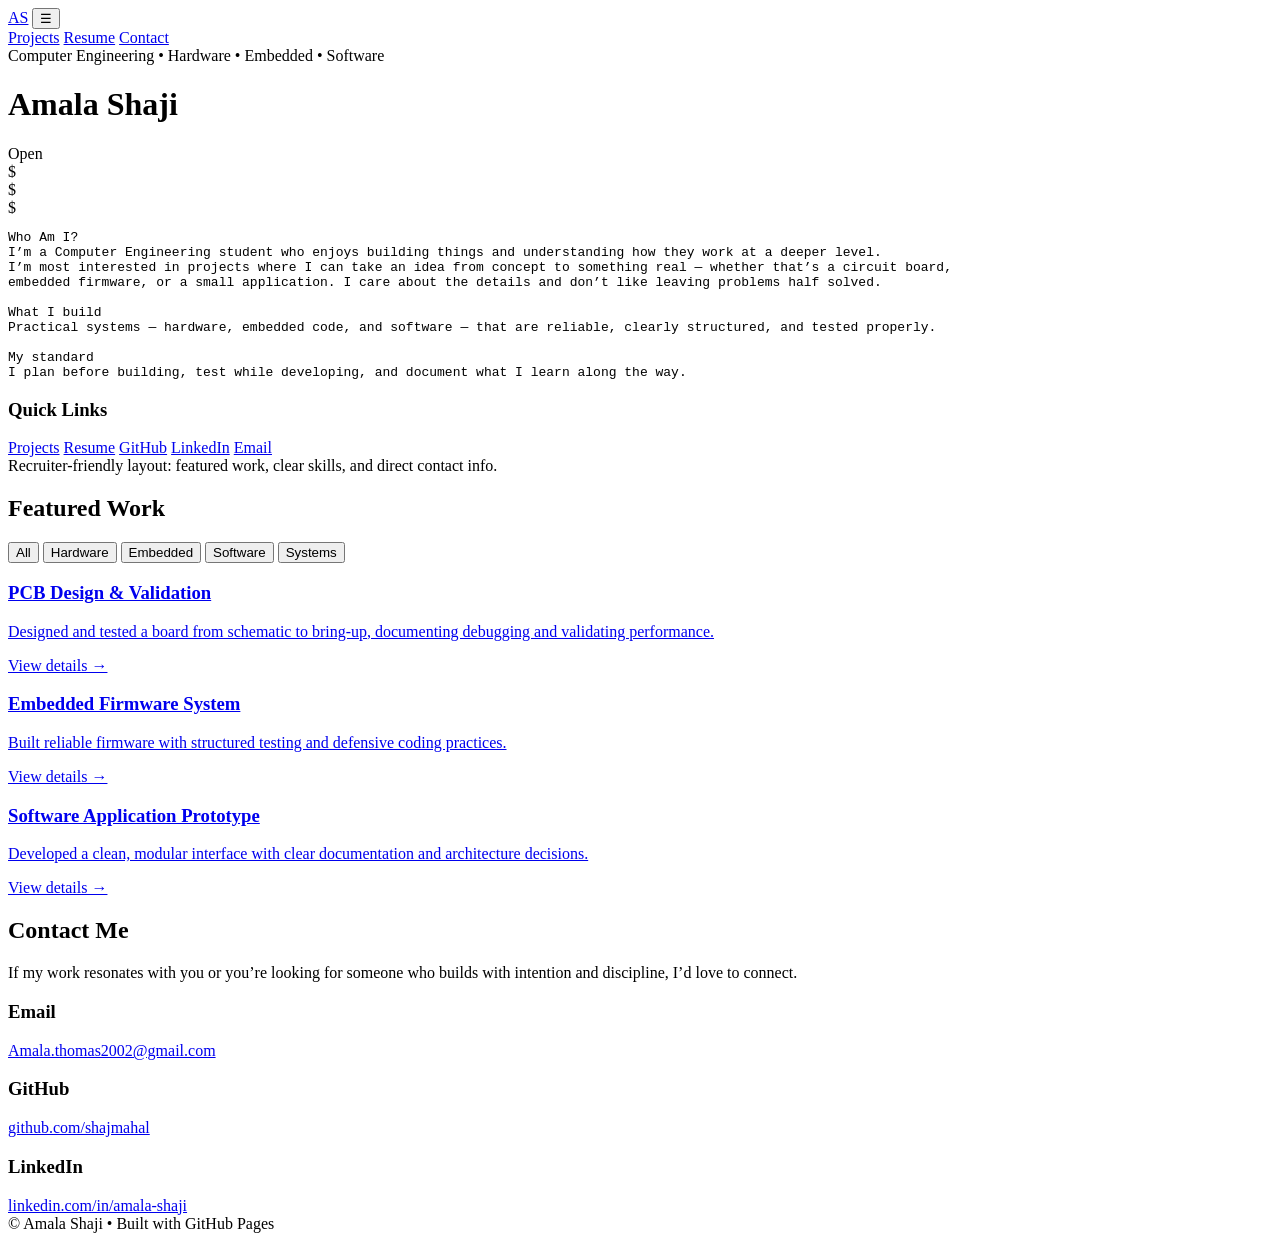
==== index.html @ 1fa2d5b2 "Update index.html" ====
<!doctype html>
<html lang="en">
<head>
  <meta charset="utf-8" />
  <meta name="viewport" content="width=device-width,initial-scale=1" />
  <title>Amala Shaji | Computer Engineering Portfolio</title>

  <link rel="stylesheet" href="style.css" />
</head>

<body>
  <div class="bg"></div>

  <div class="container">

    <!-- NAV -->
    <nav class="nav">
      <a class="logo" href="index.html">AS</a>

      <!-- Mobile toggle -->
      <button class="navToggle" id="navToggle" aria-label="Open menu" aria-expanded="false">
        ☰
      </button>

      <div class="navLinks" id="navLinks">
        <a href="projects.html">Projects</a>
        <a href="resume.html">Resume</a>
        <a href="#contact">Contact</a>
      </div>
    </nav>

    <div class="kicker">Computer Engineering • Hardware • Embedded • Software</div>

    <h1 class="headline">
      <span class="grad">Amala Shaji</span>
    </h1>

    <!-- STATUS + TERMINAL -->
    <div class="terminal" aria-label="Intro terminal">
      <div class="terminal__topbar">
        <div class="dots">
          <span class="dot red"></span>
          <span class="dot yellow"></span>
          <span class="dot green"></span>
        </div>

        <div class="terminal__right">
          <span class="status">
            <span class="statusDot" id="statusDot"></span>
            <span class="statusText" id="statusText">Open</span>
          </span>
        </div>
      </div>

      <div class="terminal__body buildlog">
        <div class="tline"><span class="prompt">$</span> <span id="typeLine1"></span></div>
        <div class="tline"><span class="prompt">$</span> <span id="typeLine2"></span></div>
        <div class="tline"><span class="prompt">$</span> <span id="typeLine3"></span></div>

        <div class="dividerline"></div>

        <pre class="ttext">
Who Am I?
I’m a Computer Engineering student who enjoys building things and understanding how they work at a deeper level.
I’m most interested in projects where I can take an idea from concept to something real — whether that’s a circuit board,
embedded firmware, or a small application. I care about the details and don’t like leaving problems half solved.

What I build
Practical systems — hardware, embedded code, and software — that are reliable, clearly structured, and tested properly.

My standard
I plan before building, test while developing, and document what I learn along the way.</pre>
      </div>
    </div>

    <!-- QUICK LINKS -->
    <div class="panel quicklinks">
      <h3>Quick Links</h3>

      <div class="chips">
        <a class="chip" href="projects.html">Projects</a>
        <a class="chip" href="resume.html">Resume</a>
        <a class="chip" href="https://github.com/shajmahal" target="_blank" rel="noopener">GitHub</a>
        <a class="chip" href="https://www.linkedin.com/in/amala-shaji" target="_blank" rel="noopener">LinkedIn</a>
        <a class="chip" href="mailto:Amala.thomas2002@gmail.com">Email</a>
      </div>

      <div class="quicknote">
        Recruiter-friendly layout: featured work, clear skills, and direct contact info.
      </div>
    </div>

    <!-- FEATURED WORK -->
    <section class="section" id="work">
      <div class="section__top">
        <h2>Featured Work</h2>
        <div class="filters">
          <button class="filter active" data-filter="all">All</button>
          <button class="filter" data-filter="hardware">Hardware</button>
          <button class="filter" data-filter="embedded">Embedded</button>
          <button class="filter" data-filter="software">Software</button>
          <button class="filter" data-filter="systems">Systems</button>
        </div>
      </div>

      <div class="workgrid">
        <a class="pcard" data-tags="hardware systems" href="projects.html">
          <h3>PCB Design & Validation</h3>
          <p class="muted">Designed and tested a board from schematic to bring-up, documenting debugging and validating performance.</p>
          <span class="alink">View details →</span>
        </a>

        <a class="pcard" data-tags="embedded systems" href="projects.html">
          <h3>Embedded Firmware System</h3>
          <p class="muted">Built reliable firmware with structured testing and defensive coding practices.</p>
          <span class="alink">View details →</span>
        </a>

        <a class="pcard" data-tags="software" href="projects.html">
          <h3>Software Application Prototype</h3>
          <p class="muted">Developed a clean, modular interface with clear documentation and architecture decisions.</p>
          <span class="alink">View details →</span>
        </a>
      </div>
    </section>

    <!-- CONTACT -->
    <section class="section" id="contact">
      <h2>Contact Me</h2>
      <p class="muted">
        If my work resonates with you or you’re looking for someone who builds with intention and discipline, I’d love to connect.
      </p>

      <div class="contactgrid">
        <div class="contactcard">
          <h3>Email</h3>
          <a class="contactlink" href="mailto:Amala.thomas2002@gmail.com">Amala.thomas2002@gmail.com</a>
        </div>

        <div class="contactcard">
          <h3>GitHub</h3>
          <a class="contactlink" href="https://github.com/shajmahal" target="_blank" rel="noopener">github.com/shajmahal</a>
        </div>

        <div class="contactcard">
          <h3>LinkedIn</h3>
          <a class="contactlink" href="https://www.linkedin.com/in/amala-shaji" target="_blank" rel="noopener">linkedin.com/in/amala-shaji</a>
        </div>
      </div>

      <footer>
        © <span id="year"></span> Amala Shaji • Built with GitHub Pages
      </footer>
    </section>

  </div>

  <script src="script.js"></script>
</body>
</html>
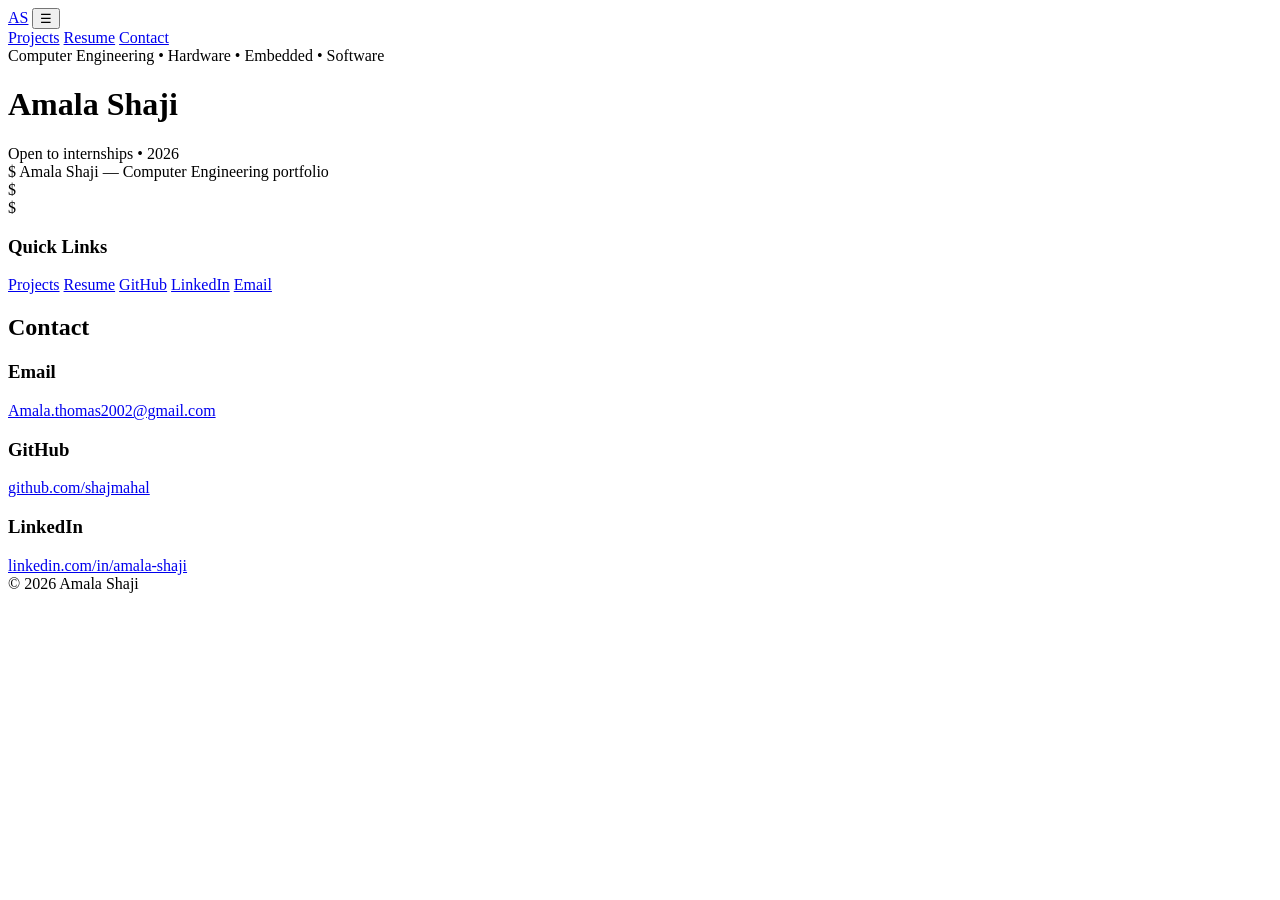
==== commit 6b07f9e5: "Update index.html" ====
--- a/index.html
+++ b/index.html
@@ -1,160 +1,111 @@
-<!doctype html>
+<!DOCTYPE html>
 <html lang="en">
 <head>
-  <meta charset="utf-8" />
-  <meta name="viewport" content="width=device-width,initial-scale=1" />
-  <title>Amala Shaji | Computer Engineering Portfolio</title>
-
-  <link rel="stylesheet" href="style.css" />
+<meta charset="UTF-8">
+<meta name="viewport" content="width=device-width, initial-scale=1.0">
+<title>Amala Shaji | Computer Engineering Portfolio</title>
+<link rel="stylesheet" href="style.css">
 </head>
 
 <body>
-  <div class="bg"></div>
 
-  <div class="container">
+<div class="bg"></div>
 
-    <!-- NAV -->
-    <nav class="nav">
-      <a class="logo" href="index.html">AS</a>
+<div class="container">
 
-      <!-- Mobile toggle -->
-      <button class="navToggle" id="navToggle" aria-label="Open menu" aria-expanded="false">
-        ☰
-      </button>
+<nav class="nav">
 
-      <div class="navLinks" id="navLinks">
-        <a href="projects.html">Projects</a>
-        <a href="resume.html">Resume</a>
-        <a href="#contact">Contact</a>
-      </div>
-    </nav>
+<a class="logo" href="index.html">AS</a>
 
-    <div class="kicker">Computer Engineering • Hardware • Embedded • Software</div>
+<button id="navToggle" class="navToggle">☰</button>
 
-    <h1 class="headline">
-      <span class="grad">Amala Shaji</span>
-    </h1>
+<div id="navLinks" class="navLinks">
+<a href="projects.html">Projects</a>
+<a href="resume.html">Resume</a>
+<a href="#contact">Contact</a>
+</div>
 
-    <!-- STATUS + TERMINAL -->
-    <div class="terminal" aria-label="Intro terminal">
-      <div class="terminal__topbar">
-        <div class="dots">
-          <span class="dot red"></span>
-          <span class="dot yellow"></span>
-          <span class="dot green"></span>
-        </div>
+</nav>
 
-        <div class="terminal__right">
-          <span class="status">
-            <span class="statusDot" id="statusDot"></span>
-            <span class="statusText" id="statusText">Open</span>
-          </span>
-        </div>
-      </div>
+<div class="kicker">Computer Engineering • Hardware • Embedded • Software</div>
 
-      <div class="terminal__body buildlog">
-        <div class="tline"><span class="prompt">$</span> <span id="typeLine1"></span></div>
-        <div class="tline"><span class="prompt">$</span> <span id="typeLine2"></span></div>
-        <div class="tline"><span class="prompt">$</span> <span id="typeLine3"></span></div>
+<h1 class="headline grad">Amala Shaji</h1>
 
-        <div class="dividerline"></div>
+<div class="terminal">
 
-        <pre class="ttext">
-Who Am I?
-I’m a Computer Engineering student who enjoys building things and understanding how they work at a deeper level.
-I’m most interested in projects where I can take an idea from concept to something real — whether that’s a circuit board,
-embedded firmware, or a small application. I care about the details and don’t like leaving problems half solved.
+<div class="terminalTop">
 
-What I build
-Practical systems — hardware, embedded code, and software — that are reliable, clearly structured, and tested properly.
+<div class="dots">
+<span class="dot red"></span>
+<span class="dot yellow"></span>
+<span class="dot green"></span>
+</div>
 
-My standard
-I plan before building, test while developing, and document what I learn along the way.</pre>
-      </div>
-    </div>
+<div class="status">
+<span id="statusDot" class="statusDot"></span>
+<span id="statusText"></span>
+</div>
 
-    <!-- QUICK LINKS -->
-    <div class="panel quicklinks">
-      <h3>Quick Links</h3>
+</div>
 
-      <div class="chips">
-        <a class="chip" href="projects.html">Projects</a>
-        <a class="chip" href="resume.html">Resume</a>
-        <a class="chip" href="https://github.com/shajmahal" target="_blank" rel="noopener">GitHub</a>
-        <a class="chip" href="https://www.linkedin.com/in/amala-shaji" target="_blank" rel="noopener">LinkedIn</a>
-        <a class="chip" href="mailto:Amala.thomas2002@gmail.com">Email</a>
-      </div>
+<div class="terminalBody">
 
-      <div class="quicknote">
-        Recruiter-friendly layout: featured work, clear skills, and direct contact info.
-      </div>
-    </div>
+<div class="tline"><span class="prompt">$</span> <span id="typeLine1"></span></div>
+<div class="tline"><span class="prompt">$</span> <span id="typeLine2"></span></div>
+<div class="tline"><span class="prompt">$</span> <span id="typeLine3"></span></div>
 
-    <!-- FEATURED WORK -->
-    <section class="section" id="work">
-      <div class="section__top">
-        <h2>Featured Work</h2>
-        <div class="filters">
-          <button class="filter active" data-filter="all">All</button>
-          <button class="filter" data-filter="hardware">Hardware</button>
-          <button class="filter" data-filter="embedded">Embedded</button>
-          <button class="filter" data-filter="software">Software</button>
-          <button class="filter" data-filter="systems">Systems</button>
-        </div>
-      </div>
+</div>
 
-      <div class="workgrid">
-        <a class="pcard" data-tags="hardware systems" href="projects.html">
-          <h3>PCB Design & Validation</h3>
-          <p class="muted">Designed and tested a board from schematic to bring-up, documenting debugging and validating performance.</p>
-          <span class="alink">View details →</span>
-        </a>
+</div>
 
-        <a class="pcard" data-tags="embedded systems" href="projects.html">
-          <h3>Embedded Firmware System</h3>
-          <p class="muted">Built reliable firmware with structured testing and defensive coding practices.</p>
-          <span class="alink">View details →</span>
-        </a>
+<div class="panel">
 
-        <a class="pcard" data-tags="software" href="projects.html">
-          <h3>Software Application Prototype</h3>
-          <p class="muted">Developed a clean, modular interface with clear documentation and architecture decisions.</p>
-          <span class="alink">View details →</span>
-        </a>
-      </div>
-    </section>
+<h3>Quick Links</h3>
 
-    <!-- CONTACT -->
-    <section class="section" id="contact">
-      <h2>Contact Me</h2>
-      <p class="muted">
-        If my work resonates with you or you’re looking for someone who builds with intention and discipline, I’d love to connect.
-      </p>
+<div class="chips">
 
-      <div class="contactgrid">
-        <div class="contactcard">
-          <h3>Email</h3>
-          <a class="contactlink" href="mailto:Amala.thomas2002@gmail.com">Amala.thomas2002@gmail.com</a>
-        </div>
+<a class="chip" href="projects.html">Projects</a>
+<a class="chip" href="resume.html">Resume</a>
+<a class="chip" href="https://github.com/shajmahal" target="_blank">GitHub</a>
+<a class="chip" href="https://linkedin.com/in/amala-shaji" target="_blank">LinkedIn</a>
+<a class="chip" href="mailto:Amala.thomas2002@gmail.com">Email</a>
 
-        <div class="contactcard">
-          <h3>GitHub</h3>
-          <a class="contactlink" href="https://github.com/shajmahal" target="_blank" rel="noopener">github.com/shajmahal</a>
-        </div>
+</div>
 
-        <div class="contactcard">
-          <h3>LinkedIn</h3>
-          <a class="contactlink" href="https://www.linkedin.com/in/amala-shaji" target="_blank" rel="noopener">linkedin.com/in/amala-shaji</a>
-        </div>
-      </div>
+</div>
 
-      <footer>
-        © <span id="year"></span> Amala Shaji • Built with GitHub Pages
-      </footer>
-    </section>
+<section id="contact" class="section">
 
-  </div>
+<h2>Contact</h2>
 
-  <script src="script.js"></script>
+<div class="contactGrid">
+
+<div class="contactCard">
+<h3>Email</h3>
+<a href="mailto:Amala.thomas2002@gmail.com">Amala.thomas2002@gmail.com</a>
+</div>
+
+<div class="contactCard">
+<h3>GitHub</h3>
+<a href="https://github.com/shajmahal">github.com/shajmahal</a>
+</div>
+
+<div class="contactCard">
+<h3>LinkedIn</h3>
+<a href="https://linkedin.com/in/amala-shaji">linkedin.com/in/amala-shaji</a>
+</div>
+
+</div>
+
+<footer>
+© <span id="year"></span> Amala Shaji
+</footer>
+
+</section>
+
+</div>
+
+<script src="script.js"></script>
+
 </body>
 </html>
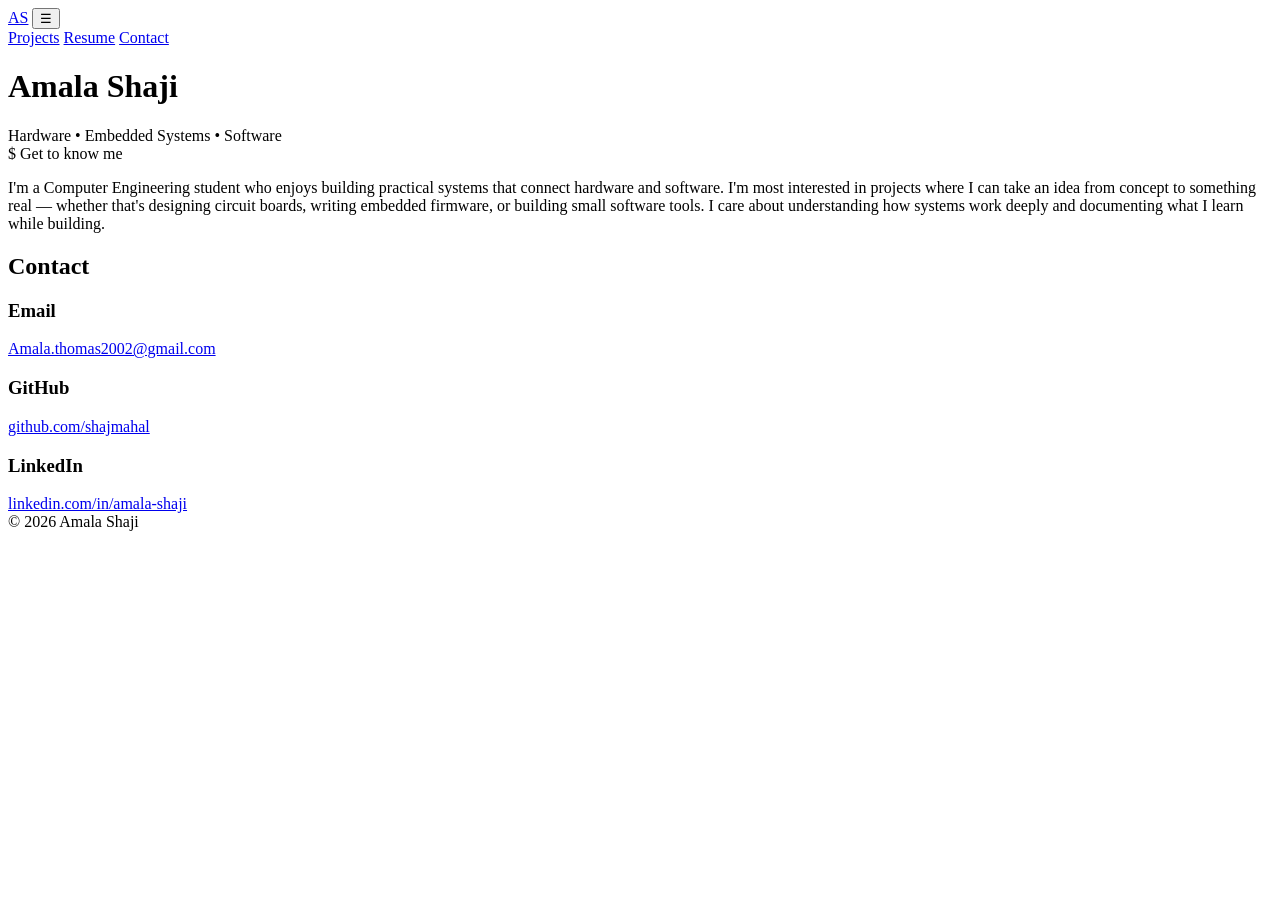
==== commit 026b35bf: "Update index.html" ====
--- a/index.html
+++ b/index.html
@@ -1,11 +1,17 @@
 <!DOCTYPE html>
 <html lang="en">
+
 <head>
+
 <meta charset="UTF-8">
 <meta name="viewport" content="width=device-width, initial-scale=1.0">
+
 <title>Amala Shaji | Computer Engineering Portfolio</title>
+
 <link rel="stylesheet" href="style.css">
+
 </head>
+
 
 <body>
 
@@ -27,9 +33,15 @@
 
 </nav>
 
-<div class="kicker">Computer Engineering • Hardware • Embedded • Software</div>
 
-<h1 class="headline grad">Amala Shaji</h1>
+<h1 class="headline grad">
+Amala Shaji
+</h1>
+
+<div class="subheading">
+Hardware • Embedded Systems • Software
+</div>
+
 
 <div class="terminal">
 
@@ -41,38 +53,29 @@
 <span class="dot green"></span>
 </div>
 
-<div class="status">
-<span id="statusDot" class="statusDot"></span>
-<span id="statusText"></span>
 </div>
 
-</div>
 
 <div class="terminalBody">
 
-<div class="tline"><span class="prompt">$</span> <span id="typeLine1"></span></div>
-<div class="tline"><span class="prompt">$</span> <span id="typeLine2"></span></div>
-<div class="tline"><span class="prompt">$</span> <span id="typeLine3"></span></div>
+<div class="tline">
+<span class="prompt">$</span> Get to know me
+</div>
+
+<p class="introText">
+
+I'm a Computer Engineering student who enjoys building practical systems that connect hardware and software.
+
+I'm most interested in projects where I can take an idea from concept to something real — whether that's designing circuit boards, writing embedded firmware, or building small software tools.
+
+I care about understanding how systems work deeply and documenting what I learn while building.
+
+</p>
 
 </div>
 
 </div>
 
-<div class="panel">
-
-<h3>Quick Links</h3>
-
-<div class="chips">
-
-<a class="chip" href="projects.html">Projects</a>
-<a class="chip" href="resume.html">Resume</a>
-<a class="chip" href="https://github.com/shajmahal" target="_blank">GitHub</a>
-<a class="chip" href="https://linkedin.com/in/amala-shaji" target="_blank">LinkedIn</a>
-<a class="chip" href="mailto:Amala.thomas2002@gmail.com">Email</a>
-
-</div>
-
-</div>
 
 <section id="contact" class="section">
 
@@ -82,20 +85,29 @@
 
 <div class="contactCard">
 <h3>Email</h3>
-<a href="mailto:Amala.thomas2002@gmail.com">Amala.thomas2002@gmail.com</a>
+<a href="mailto:Amala.thomas2002@gmail.com">
+Amala.thomas2002@gmail.com
+</a>
 </div>
+
 
 <div class="contactCard">
 <h3>GitHub</h3>
-<a href="https://github.com/shajmahal">github.com/shajmahal</a>
+<a href="https://github.com/shajmahal">
+github.com/shajmahal
+</a>
 </div>
+
 
 <div class="contactCard">
 <h3>LinkedIn</h3>
-<a href="https://linkedin.com/in/amala-shaji">linkedin.com/in/amala-shaji</a>
+<a href="https://linkedin.com/in/amala-shaji">
+linkedin.com/in/amala-shaji
+</a>
 </div>
 
 </div>
+
 
 <footer>
 © <span id="year"></span> Amala Shaji
@@ -105,6 +117,7 @@
 
 </div>
 
+
 <script src="script.js"></script>
 
 </body>
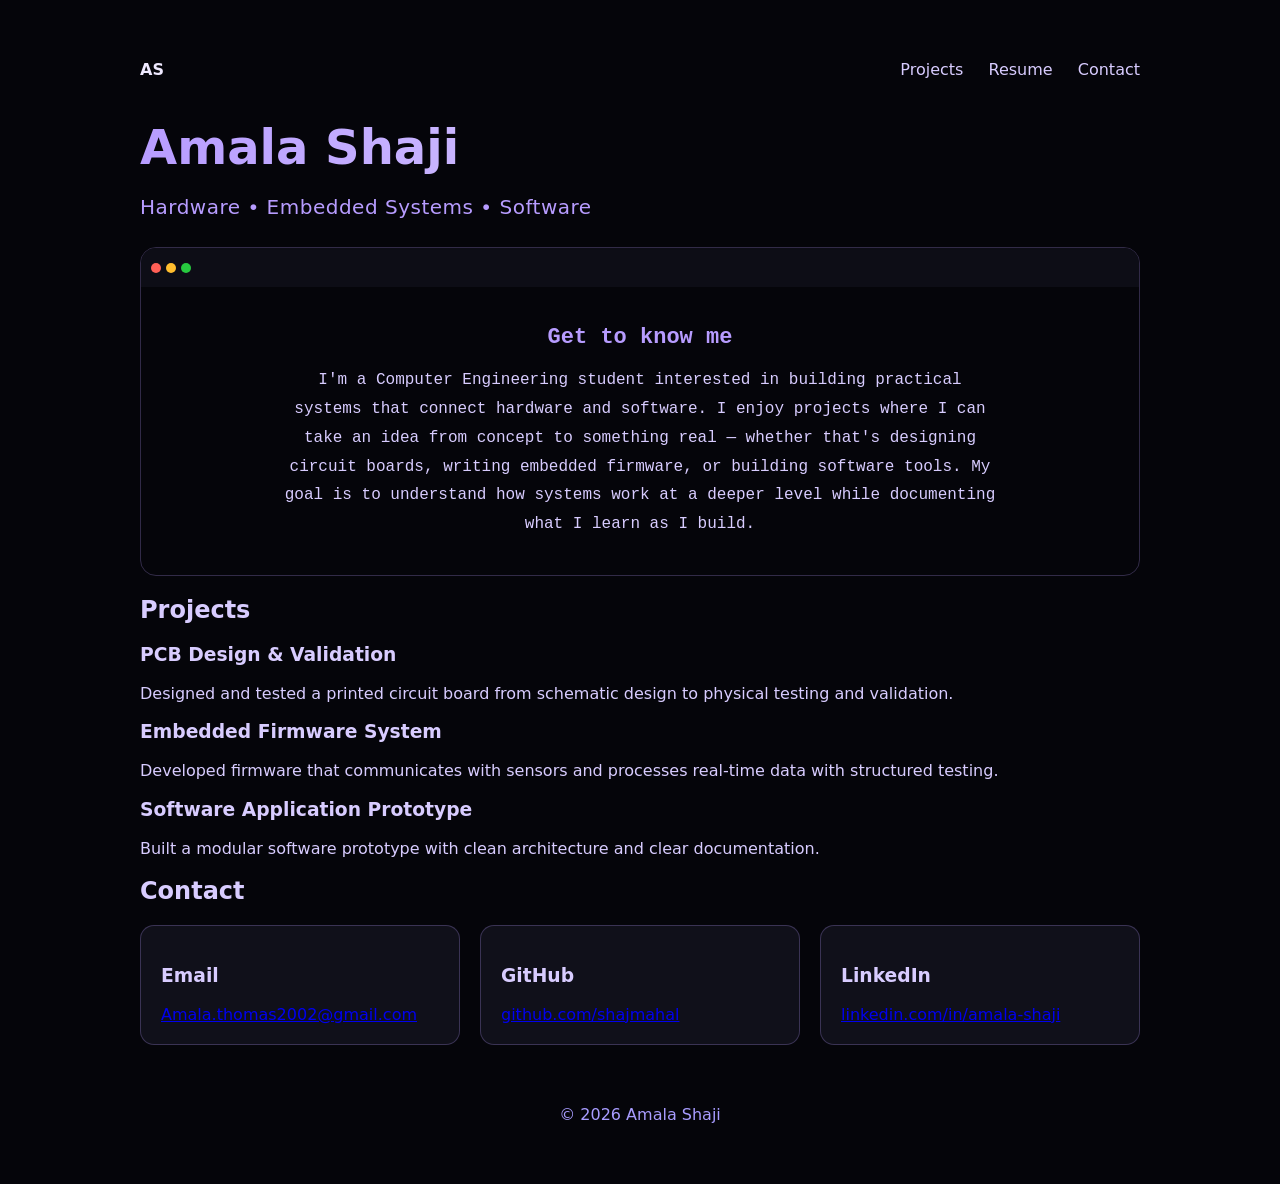
==== commit 9fea0aed: "Update index.html" ====
--- a/index.html
+++ b/index.html
@@ -19,14 +19,13 @@
 
 <div class="container">
 
+
 <nav class="nav">
 
 <a class="logo" href="index.html">AS</a>
 
-<button id="navToggle" class="navToggle">☰</button>
-
-<div id="navLinks" class="navLinks">
-<a href="projects.html">Projects</a>
+<div class="navLinks">
+<a href="#projects">Projects</a>
 <a href="resume.html">Resume</a>
 <a href="#contact">Contact</a>
 </div>
@@ -34,13 +33,16 @@
 </nav>
 
 
+
 <h1 class="headline grad">
 Amala Shaji
 </h1>
 
+
 <div class="subheading">
 Hardware • Embedded Systems • Software
 </div>
+
 
 
 <div class="terminal">
@@ -58,17 +60,17 @@
 
 <div class="terminalBody">
 
-<div class="tline">
-<span class="prompt">$</span> Get to know me
-</div>
+<h2 class="aboutTitle">
+Get to know me
+</h2>
 
 <p class="introText">
 
-I'm a Computer Engineering student who enjoys building practical systems that connect hardware and software.
+I'm a Computer Engineering student interested in building practical systems that connect hardware and software.
 
-I'm most interested in projects where I can take an idea from concept to something real — whether that's designing circuit boards, writing embedded firmware, or building small software tools.
+I enjoy projects where I can take an idea from concept to something real — whether that's designing circuit boards, writing embedded firmware, or building software tools.
 
-I care about understanding how systems work deeply and documenting what I learn while building.
+My goal is to understand how systems work at a deeper level while documenting what I learn as I build.
 
 </p>
 
@@ -77,36 +79,97 @@
 </div>
 
 
+
+<section id="projects" class="section">
+
+<h2 class="projectsTitle">Projects</h2>
+
+<div class="projectsGrid">
+
+
+<div class="projectCard">
+
+<h3>PCB Design & Validation</h3>
+
+<p>
+Designed and tested a printed circuit board from schematic design
+to physical testing and validation.
+</p>
+
+</div>
+
+
+<div class="projectCard">
+
+<h3>Embedded Firmware System</h3>
+
+<p>
+Developed firmware that communicates with sensors and processes
+real-time data with structured testing.
+</p>
+
+</div>
+
+
+<div class="projectCard">
+
+<h3>Software Application Prototype</h3>
+
+<p>
+Built a modular software prototype with clean architecture
+and clear documentation.
+</p>
+
+</div>
+
+
+</div>
+
+</section>
+
+
+
 <section id="contact" class="section">
 
 <h2>Contact</h2>
 
 <div class="contactGrid">
 
+
 <div class="contactCard">
 <h3>Email</h3>
+
 <a href="mailto:Amala.thomas2002@gmail.com">
 Amala.thomas2002@gmail.com
 </a>
+
 </div>
+
 
 
 <div class="contactCard">
 <h3>GitHub</h3>
+
 <a href="https://github.com/shajmahal">
 github.com/shajmahal
 </a>
+
 </div>
+
 
 
 <div class="contactCard">
 <h3>LinkedIn</h3>
+
 <a href="https://linkedin.com/in/amala-shaji">
 linkedin.com/in/amala-shaji
 </a>
+
 </div>
 
+
 </div>
+
 
 
 <footer>
@@ -115,10 +178,13 @@
 
 </section>
 
+
+
 </div>
 
 
 <script src="script.js"></script>
 
 </body>
+
 </html>
--- a/style.css
+++ b/style.css
@@ -0,0 +1,225 @@
+:root{
+--bg:#05050a;
+--card:#10101a;
+--text:#d8ccff;
+--accent:#b79cff;
+--accent-soft:#efe9ff;
+--border:rgba(183,156,255,.25);
+}
+
+body{
+background:var(--bg);
+color:var(--text);
+font-family:system-ui;
+margin:0;
+}
+
+.container{
+max-width:1000px;
+margin:auto;
+padding:60px 20px;
+}
+
+.nav{
+display:flex;
+justify-content:space-between;
+align-items:center;
+margin-bottom:40px;
+}
+
+.logo{
+color:var(--accent-soft);
+text-decoration:none;
+font-weight:700;
+}
+
+.navLinks a{
+margin-left:20px;
+color:var(--text);
+text-decoration:none;
+}
+
+.kicker{
+color:var(--accent);
+font-size:12px;
+margin-bottom:10px;
+}
+
+.headline{
+font-size:48px;
+margin-bottom:20px;
+}
+
+.grad{
+background:linear-gradient(90deg,#b79cff,#efe9ff);
+-webkit-background-clip:text;
+-webkit-text-fill-color:transparent;
+}
+
+.terminal{
+border:1px solid var(--border);
+border-radius:16px;
+overflow:hidden;
+margin-bottom:20px;
+}
+
+.terminalTop{
+display:flex;
+justify-content:space-between;
+padding:10px;
+background:#0d0d16;
+}
+
+.dot{
+width:10px;
+height:10px;
+border-radius:50%;
+display:inline-block;
+}
+
+.red{background:#ff5f56;}
+.yellow{background:#ffbd2e;}
+.green{background:#27c93f;}
+
+.terminalBody{
+padding:20px;
+font-family:monospace;
+}
+
+.prompt{
+color:var(--accent-soft);
+}
+
+.panel{
+background:var(--card);
+border:1px solid var(--border);
+padding:20px;
+border-radius:16px;
+margin-top:20px;
+}
+
+.chips{
+display:flex;
+gap:10px;
+flex-wrap:wrap;
+}
+
+.chip{
+padding:8px 14px;
+border-radius:10px;
+background:#161622;
+border:1px solid var(--border);
+color:var(--text);
+text-decoration:none;
+}
+
+.grid{
+display:grid;
+grid-template-columns:repeat(auto-fit,minmax(250px,1fr));
+gap:20px;
+}
+
+.card{
+background:var(--card);
+padding:20px;
+border-radius:14px;
+border:1px solid var(--border);
+cursor:pointer;
+}
+
+.overlay{
+position:fixed;
+inset:0;
+background:rgba(0,0,0,.7);
+display:none;
+align-items:center;
+justify-content:center;
+}
+
+.overlay.active{
+display:flex;
+}
+
+.modal{
+background:var(--card);
+padding:20px;
+border-radius:16px;
+width:600px;
+}
+
+.resumeFrame iframe{
+width:100%;
+height:900px;
+border:none;
+}
+
+.contactGrid{
+display:grid;
+grid-template-columns:repeat(auto-fit,minmax(200px,1fr));
+gap:20px;
+}
+
+.contactCard{
+background:var(--card);
+padding:20px;
+border-radius:14px;
+border:1px solid var(--border);
+}
+
+footer{
+margin-top:60px;
+text-align:center;
+color:#a89cff;
+}
+
+.subheading{
+font-size:20px;
+color:#b79cff;
+margin-bottom:28px;
+letter-spacing:0.5px;
+}
+
+.introText{
+margin-top:16px;
+line-height:1.7;
+color:#d8ccff;
+font-size:15px;
+max-width:700px;
+}
+.subheading{
+font-size:20px;
+color:#b79cff;
+margin-bottom:28px;
+letter-spacing:.5px;
+}
+
+.aboutTitle{
+font-size:22px;
+color:#b79cff;
+margin-bottom:14px;
+}
+
+.introText{
+line-height:1.8;
+color:#d8ccff;
+font-size:16px;
+max-width:720px;
+}
+
+
+.aboutTitle{
+font-size:22px;
+color:#b79cff;
+margin-bottom:16px;
+text-align:center;
+}
+
+.introText{
+line-height:1.8;
+color:#d8ccff;
+font-size:16px;
+max-width:720px;
+margin-left:auto;
+margin-right:auto;
+text-align:center;
+}
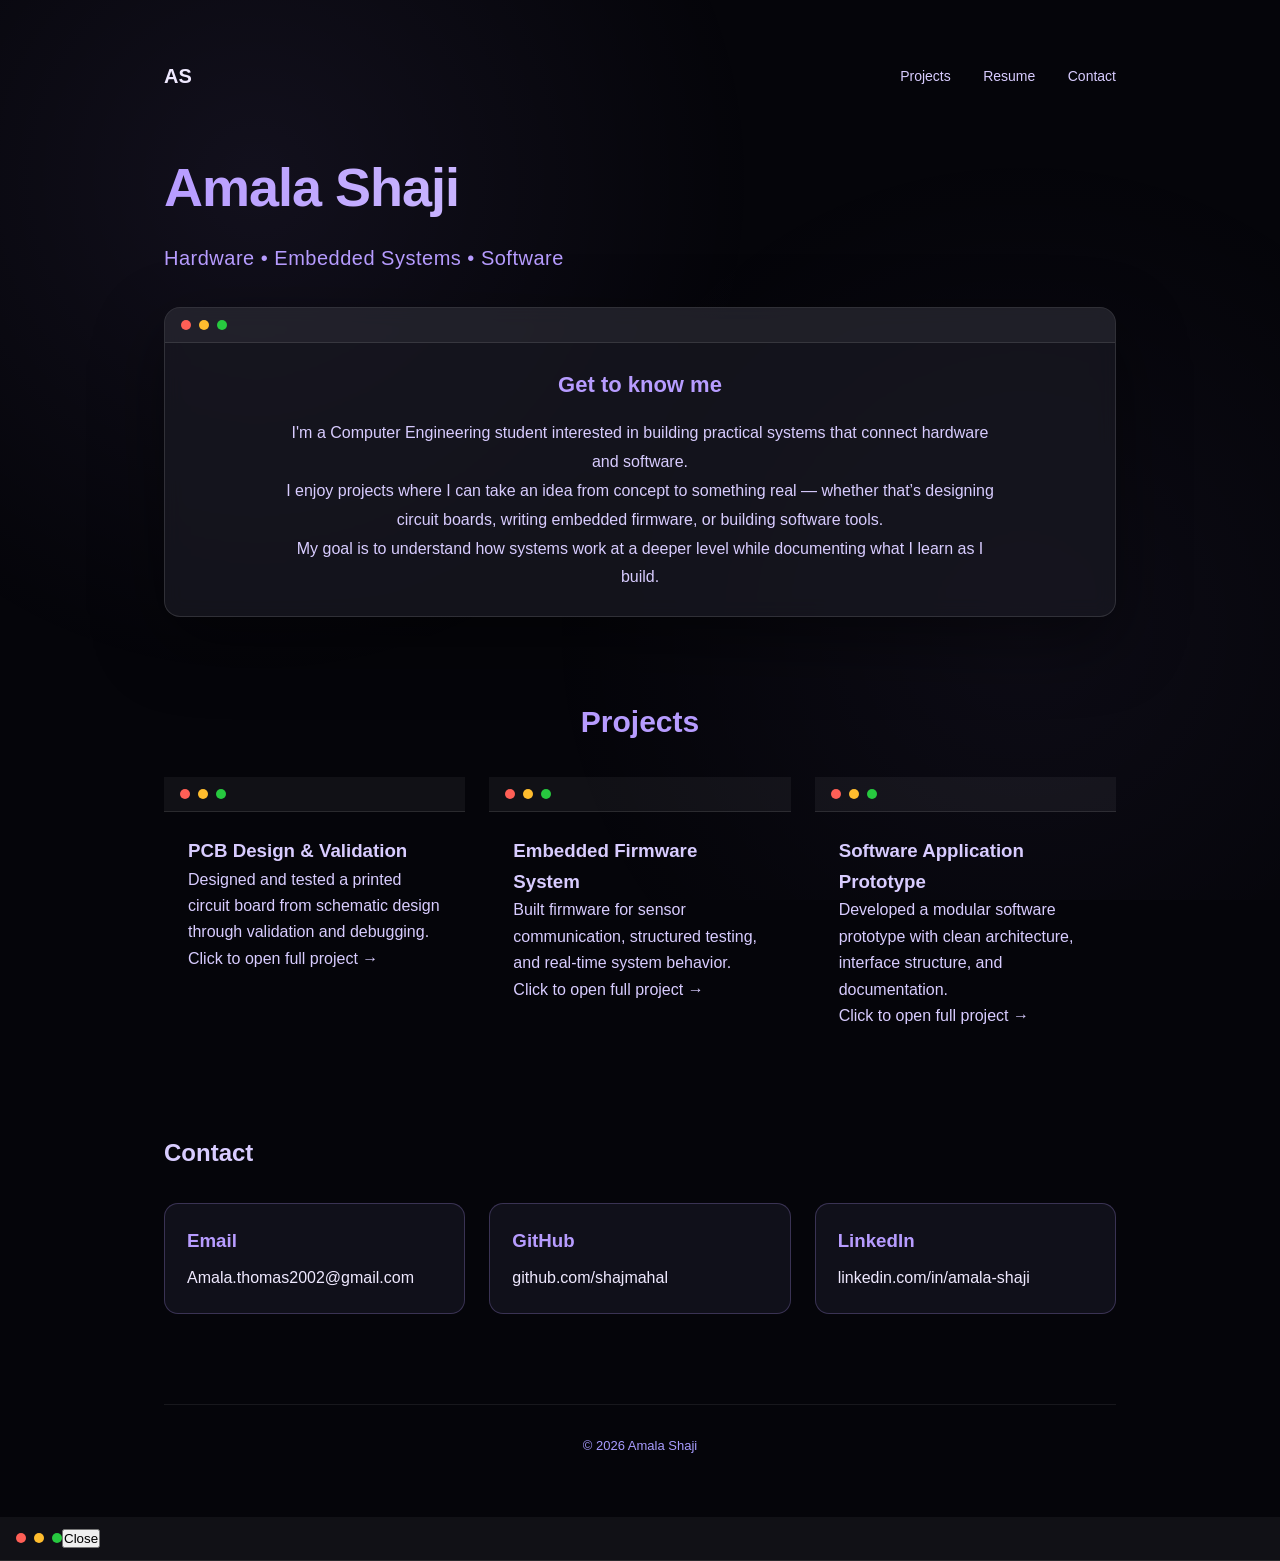
==== commit 965f6882: "Update index.html" ====
--- a/index.html
+++ b/index.html
@@ -1,190 +1,168 @@
 <!DOCTYPE html>
 <html lang="en">
-
 <head>
-
-<meta charset="UTF-8">
-<meta name="viewport" content="width=device-width, initial-scale=1.0">
-
-<title>Amala Shaji | Computer Engineering Portfolio</title>
-
-<link rel="stylesheet" href="style.css">
-
+  <meta charset="UTF-8">
+  <meta name="viewport" content="width=device-width, initial-scale=1.0">
+  <title>Amala Shaji | Computer Engineering Portfolio</title>
+  <link rel="stylesheet" href="style.css">
 </head>
-
-
 <body>
 
-<div class="bg"></div>
+  <div class="bg"></div>
 
-<div class="container">
+  <div class="container">
 
+    <nav class="nav">
+      <a class="logo" href="index.html">AS</a>
 
-<nav class="nav">
+      <div class="navLinks">
+        <a href="#projects">Projects</a>
+        <a href="resume.html">Resume</a>
+        <a href="#contact">Contact</a>
+      </div>
+    </nav>
 
-<a class="logo" href="index.html">AS</a>
+    <h1 class="headline grad">Amala Shaji</h1>
 
-<div class="navLinks">
-<a href="#projects">Projects</a>
-<a href="resume.html">Resume</a>
-<a href="#contact">Contact</a>
-</div>
+    <div class="subheading">
+      Hardware • Embedded Systems • Software
+    </div>
 
-</nav>
+    <!-- ABOUT ME NOTEPAD -->
+    <div class="terminal">
+      <div class="terminalTop">
+        <div class="dots">
+          <span class="dot red"></span>
+          <span class="dot yellow"></span>
+          <span class="dot green"></span>
+        </div>
+      </div>
 
+      <div class="terminalBody">
+        <h2 class="aboutTitle">Get to know me</h2>
 
+        <p class="introText">
+          I'm a Computer Engineering student interested in building practical systems that connect hardware and software.
+        </p>
 
-<h1 class="headline grad">
-Amala Shaji
-</h1>
+        <p class="introText">
+          I enjoy projects where I can take an idea from concept to something real — whether that’s designing circuit boards, writing embedded firmware, or building software tools.
+        </p>
 
+        <p class="introText">
+          My goal is to understand how systems work at a deeper level while documenting what I learn as I build.
+        </p>
+      </div>
+    </div>
 
-<div class="subheading">
-Hardware • Embedded Systems • Software
-</div>
+    <!-- PROJECTS -->
+    <section id="projects" class="section">
+      <h2 class="projectsTitle">Projects</h2>
 
+      <div class="projectsGrid">
 
+        <div class="projectNote" onclick="openModal('pcb')">
+          <div class="terminalTop">
+            <div class="dots">
+              <span class="dot red"></span>
+              <span class="dot yellow"></span>
+              <span class="dot green"></span>
+            </div>
+          </div>
 
-<div class="terminal">
+          <div class="terminalBody">
+            <h3 class="projectNoteTitle">PCB Design & Validation</h3>
+            <p class="projectNoteText">
+              Designed and tested a printed circuit board from schematic design through validation and debugging.
+            </p>
+            <div class="projectClick">Click to open full project →</div>
+          </div>
+        </div>
 
-<div class="terminalTop">
+        <div class="projectNote" onclick="openModal('firmware')">
+          <div class="terminalTop">
+            <div class="dots">
+              <span class="dot red"></span>
+              <span class="dot yellow"></span>
+              <span class="dot green"></span>
+            </div>
+          </div>
 
-<div class="dots">
-<span class="dot red"></span>
-<span class="dot yellow"></span>
-<span class="dot green"></span>
-</div>
+          <div class="terminalBody">
+            <h3 class="projectNoteTitle">Embedded Firmware System</h3>
+            <p class="projectNoteText">
+              Built firmware for sensor communication, structured testing, and real-time system behavior.
+            </p>
+            <div class="projectClick">Click to open full project →</div>
+          </div>
+        </div>
 
-</div>
+        <div class="projectNote" onclick="openModal('software')">
+          <div class="terminalTop">
+            <div class="dots">
+              <span class="dot red"></span>
+              <span class="dot yellow"></span>
+              <span class="dot green"></span>
+            </div>
+          </div>
 
+          <div class="terminalBody">
+            <h3 class="projectNoteTitle">Software Application Prototype</h3>
+            <p class="projectNoteText">
+              Developed a modular software prototype with clean architecture, interface structure, and documentation.
+            </p>
+            <div class="projectClick">Click to open full project →</div>
+          </div>
+        </div>
 
-<div class="terminalBody">
+      </div>
+    </section>
 
-<h2 class="aboutTitle">
-Get to know me
-</h2>
+    <!-- CONTACT -->
+    <section id="contact" class="section">
+      <h2 class="contactTitle">Contact</h2>
 
-<p class="introText">
+      <div class="contactGrid">
+        <div class="contactCard">
+          <h3>Email</h3>
+          <a href="mailto:Amala.thomas2002@gmail.com">Amala.thomas2002@gmail.com</a>
+        </div>
 
-I'm a Computer Engineering student interested in building practical systems that connect hardware and software.
+        <div class="contactCard">
+          <h3>GitHub</h3>
+          <a href="https://github.com/shajmahal" target="_blank">github.com/shajmahal</a>
+        </div>
 
-I enjoy projects where I can take an idea from concept to something real — whether that's designing circuit boards, writing embedded firmware, or building software tools.
+        <div class="contactCard">
+          <h3>LinkedIn</h3>
+          <a href="https://linkedin.com/in/amala-shaji" target="_blank">linkedin.com/in/amala-shaji</a>
+        </div>
+      </div>
 
-My goal is to understand how systems work at a deeper level while documenting what I learn as I build.
+      <footer>
+        © <span id="year"></span> Amala Shaji
+      </footer>
+    </section>
 
-</p>
+  </div>
 
-</div>
+  <!-- PROJECT MODAL -->
+  <div class="overlay" id="overlay">
+    <div class="modal">
+      <div class="terminalTop modalTop">
+        <div class="dots">
+          <span class="dot red"></span>
+          <span class="dot yellow"></span>
+          <span class="dot green"></span>
+        </div>
 
-</div>
+        <button class="closeBtn" onclick="closeModal()">Close</button>
+      </div>
 
+      <div class="modalBody" id="modalContent"></div>
+    </div>
+  </div>
 
-
-<section id="projects" class="section">
-
-<h2 class="projectsTitle">Projects</h2>
-
-<div class="projectsGrid">
-
-
-<div class="projectCard">
-
-<h3>PCB Design & Validation</h3>
-
-<p>
-Designed and tested a printed circuit board from schematic design
-to physical testing and validation.
-</p>
-
-</div>
-
-
-<div class="projectCard">
-
-<h3>Embedded Firmware System</h3>
-
-<p>
-Developed firmware that communicates with sensors and processes
-real-time data with structured testing.
-</p>
-
-</div>
-
-
-<div class="projectCard">
-
-<h3>Software Application Prototype</h3>
-
-<p>
-Built a modular software prototype with clean architecture
-and clear documentation.
-</p>
-
-</div>
-
-
-</div>
-
-</section>
-
-
-
-<section id="contact" class="section">
-
-<h2>Contact</h2>
-
-<div class="contactGrid">
-
-
-<div class="contactCard">
-<h3>Email</h3>
-
-<a href="mailto:Amala.thomas2002@gmail.com">
-Amala.thomas2002@gmail.com
-</a>
-
-</div>
-
-
-
-<div class="contactCard">
-<h3>GitHub</h3>
-
-<a href="https://github.com/shajmahal">
-github.com/shajmahal
-</a>
-
-</div>
-
-
-
-<div class="contactCard">
-<h3>LinkedIn</h3>
-
-<a href="https://linkedin.com/in/amala-shaji">
-linkedin.com/in/amala-shaji
-</a>
-
-</div>
-
-
-</div>
-
-
-
-<footer>
-© <span id="year"></span> Amala Shaji
-</footer>
-
-</section>
-
-
-
-</div>
-
-
-<script src="script.js"></script>
-
+  <script src="script.js"></script>
 </body>
-
 </html>
--- a/style.css
+++ b/style.css
@@ -1,3 +1,7 @@
+/* ================================
+   COLOR SYSTEM
+================================ */
+
 :root{
 --bg:#05050a;
 --card:#10101a;
@@ -7,74 +11,142 @@
 --border:rgba(183,156,255,.25);
 }
 
+
+/* ================================
+   GLOBAL RESET
+================================ */
+
+*{
+margin:0;
+padding:0;
+box-sizing:border-box;
+}
+
 body{
 background:var(--bg);
 color:var(--text);
-font-family:system-ui;
-margin:0;
-}
+font-family:-apple-system,BlinkMacSystemFont,"Segoe UI",Roboto,sans-serif;
+line-height:1.65;
+}
+
+
+/* ================================
+   BACKGROUND GLOW
+================================ */
+
+.bg{
+position:fixed;
+inset:0;
+background:
+radial-gradient(circle at 20% 20%, rgba(183,156,255,.08), transparent 40%),
+radial-gradient(circle at 80% 70%, rgba(183,156,255,.05), transparent 40%);
+z-index:-1;
+}
+
+
+/* ================================
+   PAGE CONTAINER
+================================ */
 
 .container{
 max-width:1000px;
 margin:auto;
-padding:60px 20px;
-}
+padding:60px 24px;
+}
+
+
+/* ================================
+   NAVBAR
+================================ */
 
 .nav{
 display:flex;
 justify-content:space-between;
 align-items:center;
-margin-bottom:40px;
+margin-bottom:50px;
 }
 
 .logo{
+font-weight:700;
+text-decoration:none;
+color:#efe9ff;
+font-size:20px;
+}
+
+.navLinks a{
+color:#d8ccff;
+text-decoration:none;
+margin-left:28px;
+font-size:14px;
+}
+
+.navLinks a:hover{
 color:var(--accent-soft);
-text-decoration:none;
+}
+
+
+/* ================================
+   HEADLINE
+================================ */
+
+.headline{
+font-size:54px;
 font-weight:700;
-}
-
-.navLinks a{
-margin-left:20px;
-color:var(--text);
-text-decoration:none;
-}
-
-.kicker{
-color:var(--accent);
-font-size:12px;
 margin-bottom:10px;
-}
-
-.headline{
-font-size:48px;
-margin-bottom:20px;
+letter-spacing:-1px;
 }
 
 .grad{
-background:linear-gradient(90deg,#b79cff,#efe9ff);
+background:linear-gradient(90deg,#b79cff,#f0e9ff);
 -webkit-background-clip:text;
 -webkit-text-fill-color:transparent;
 }
 
+
+/* ================================
+   SUBHEADING
+================================ */
+
+.subheading{
+font-size:20px;
+color:#b79cff;
+margin-bottom:32px;
+letter-spacing:.5px;
+}
+
+
+/* ================================
+   TERMINAL / NOTEPAD
+================================ */
+
 .terminal{
-border:1px solid var(--border);
 border-radius:16px;
 overflow:hidden;
-margin-bottom:20px;
+border:1px solid rgba(255,255,255,0.12);
+background:rgba(24,24,34,0.75);
+backdrop-filter:blur(10px);
+box-shadow:0 25px 70px rgba(0,0,0,0.45);
+margin-bottom:40px;
 }
 
 .terminalTop{
 display:flex;
-justify-content:space-between;
-padding:10px;
-background:#0d0d16;
+align-items:center;
+justify-content:flex-start;
+padding:12px 16px;
+background:rgba(255,255,255,0.05);
+border-bottom:1px solid rgba(255,255,255,0.1);
+}
+
+.dots{
+display:flex;
+gap:8px;
 }
 
 .dot{
 width:10px;
 height:10px;
 border-radius:50%;
-display:inline-block;
 }
 
 .red{background:#ff5f56;}
@@ -82,130 +154,13 @@
 .green{background:#27c93f;}
 
 .terminalBody{
-padding:20px;
-font-family:monospace;
-}
-
-.prompt{
-color:var(--accent-soft);
-}
-
-.panel{
-background:var(--card);
-border:1px solid var(--border);
-padding:20px;
-border-radius:16px;
-margin-top:20px;
-}
-
-.chips{
-display:flex;
-gap:10px;
-flex-wrap:wrap;
-}
-
-.chip{
-padding:8px 14px;
-border-radius:10px;
-background:#161622;
-border:1px solid var(--border);
-color:var(--text);
-text-decoration:none;
-}
-
-.grid{
-display:grid;
-grid-template-columns:repeat(auto-fit,minmax(250px,1fr));
-gap:20px;
-}
-
-.card{
-background:var(--card);
-padding:20px;
-border-radius:14px;
-border:1px solid var(--border);
-cursor:pointer;
-}
-
-.overlay{
-position:fixed;
-inset:0;
-background:rgba(0,0,0,.7);
-display:none;
-align-items:center;
-justify-content:center;
-}
-
-.overlay.active{
-display:flex;
-}
-
-.modal{
-background:var(--card);
-padding:20px;
-border-radius:16px;
-width:600px;
-}
-
-.resumeFrame iframe{
-width:100%;
-height:900px;
-border:none;
-}
-
-.contactGrid{
-display:grid;
-grid-template-columns:repeat(auto-fit,minmax(200px,1fr));
-gap:20px;
-}
-
-.contactCard{
-background:var(--card);
-padding:20px;
-border-radius:14px;
-border:1px solid var(--border);
-}
-
-footer{
-margin-top:60px;
-text-align:center;
-color:#a89cff;
-}
-
-.subheading{
-font-size:20px;
-color:#b79cff;
-margin-bottom:28px;
-letter-spacing:0.5px;
-}
-
-.introText{
-margin-top:16px;
-line-height:1.7;
-color:#d8ccff;
-font-size:15px;
-max-width:700px;
-}
-.subheading{
-font-size:20px;
-color:#b79cff;
-margin-bottom:28px;
-letter-spacing:.5px;
-}
-
-.aboutTitle{
-font-size:22px;
-color:#b79cff;
-margin-bottom:14px;
-}
-
-.introText{
-line-height:1.8;
-color:#d8ccff;
-font-size:16px;
-max-width:720px;
-}
-
+padding:24px;
+}
+
+
+/* ================================
+   ABOUT SECTION
+================================ */
 
 .aboutTitle{
 font-size:22px;
@@ -223,3 +178,103 @@
 margin-right:auto;
 text-align:center;
 }
+
+
+/* ================================
+   SECTION SPACING
+================================ */
+
+.section{
+margin-top:80px;
+}
+
+
+/* ================================
+   PROJECTS
+================================ */
+
+.projectsTitle{
+font-size:30px;
+color:#b79cff;
+margin-bottom:30px;
+text-align:center;
+}
+
+.projectsGrid{
+display:grid;
+grid-template-columns:repeat(auto-fit,minmax(260px,1fr));
+gap:24px;
+}
+
+.projectCard{
+background:#10101a;
+border:1px solid rgba(183,156,255,.25);
+padding:24px;
+border-radius:14px;
+transition:.25s ease;
+}
+
+.projectCard:hover{
+transform:translateY(-6px);
+border-color:#b79cff;
+box-shadow:0 15px 40px rgba(0,0,0,.4);
+}
+
+.projectCard h3{
+margin-bottom:10px;
+color:#efe9ff;
+}
+
+.projectCard p{
+color:#d8ccff;
+font-size:14px;
+line-height:1.6;
+}
+
+
+/* ================================
+   CONTACT
+================================ */
+
+.contactGrid{
+display:grid;
+grid-template-columns:repeat(auto-fit,minmax(240px,1fr));
+gap:24px;
+margin-top:30px;
+}
+
+.contactCard{
+background:#10101a;
+border:1px solid rgba(183,156,255,.25);
+border-radius:14px;
+padding:22px;
+}
+
+.contactCard h3{
+color:#b79cff;
+margin-bottom:8px;
+}
+
+.contactCard a{
+color:#efe9ff;
+text-decoration:none;
+font-weight:500;
+}
+
+.contactCard a:hover{
+color:#ffffff;
+}
+
+
+/* ================================
+   FOOTER
+================================ */
+
+footer{
+margin-top:90px;
+padding-top:30px;
+border-top:1px solid rgba(255,255,255,0.08);
+color:#a89cff;
+text-align:center;
+font-size:13px;
+}
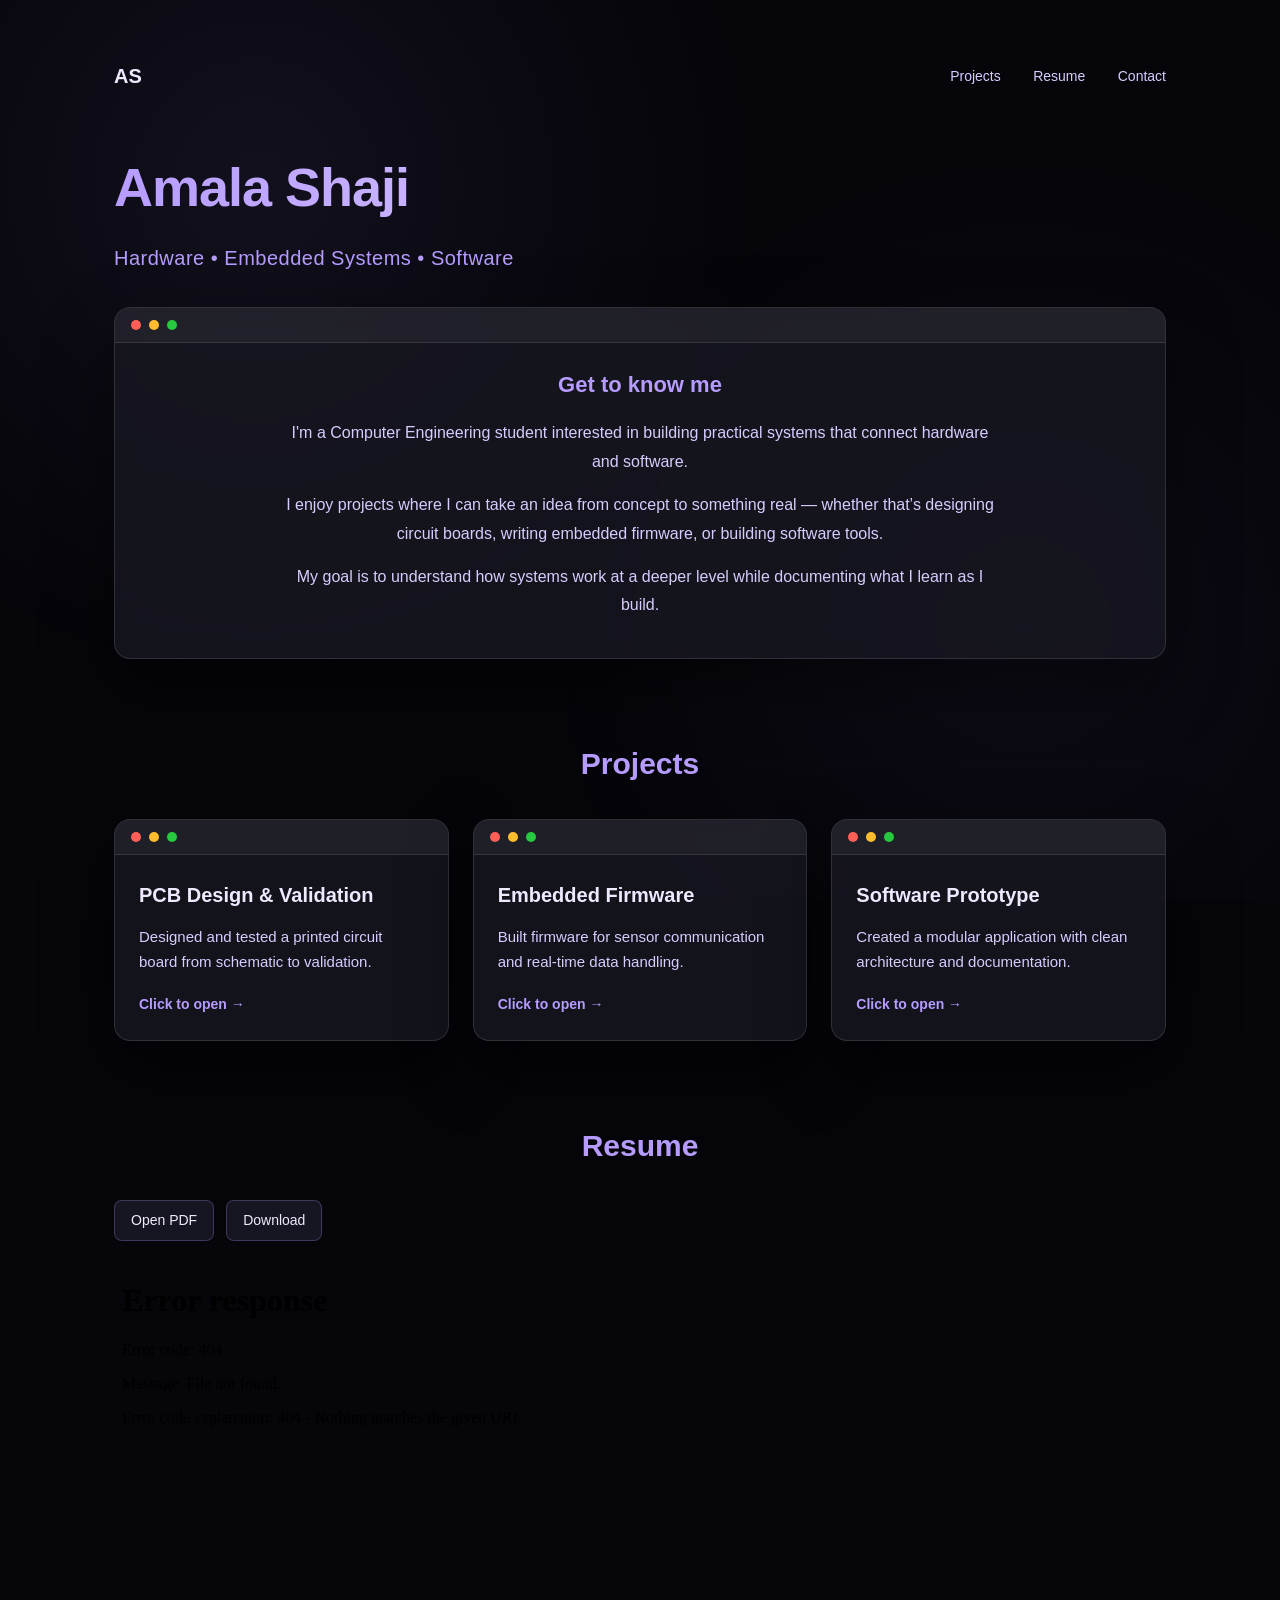
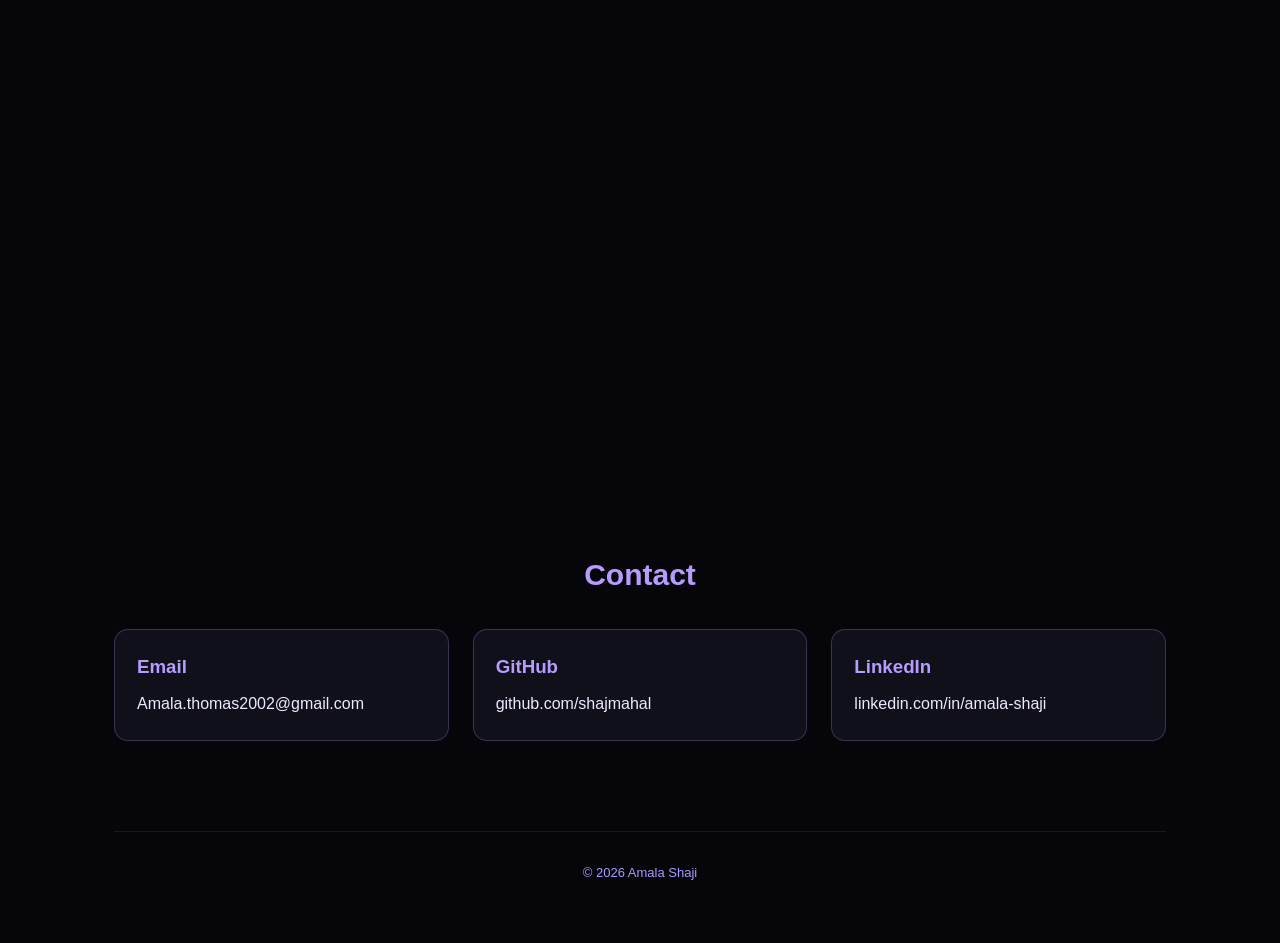
==== commit 36438a10: "Update index.html" ====
--- a/index.html
+++ b/index.html
@@ -1,168 +1,192 @@
 <!DOCTYPE html>
 <html lang="en">
 <head>
-  <meta charset="UTF-8">
-  <meta name="viewport" content="width=device-width, initial-scale=1.0">
-  <title>Amala Shaji | Computer Engineering Portfolio</title>
-  <link rel="stylesheet" href="style.css">
+<meta charset="UTF-8">
+<meta name="viewport" content="width=device-width, initial-scale=1.0">
+<title>Amala Shaji | Computer Engineering Portfolio</title>
+<link rel="stylesheet" href="style.css">
 </head>
+
 <body>
 
-  <div class="bg"></div>
+<div class="bg"></div>
 
-  <div class="container">
+<div class="container">
 
-    <nav class="nav">
-      <a class="logo" href="index.html">AS</a>
+<nav class="nav">
+<a class="logo" href="#">AS</a>
 
-      <div class="navLinks">
-        <a href="#projects">Projects</a>
-        <a href="resume.html">Resume</a>
-        <a href="#contact">Contact</a>
-      </div>
-    </nav>
+<div class="navLinks">
+<a href="#projects">Projects</a>
+<a href="#resume">Resume</a>
+<a href="#contact">Contact</a>
+</div>
+</nav>
 
-    <h1 class="headline grad">Amala Shaji</h1>
+<h1 class="headline grad">Amala Shaji</h1>
 
-    <div class="subheading">
-      Hardware • Embedded Systems • Software
-    </div>
+<div class="subheading">
+Hardware • Embedded Systems • Software
+</div>
 
-    <!-- ABOUT ME NOTEPAD -->
-    <div class="terminal">
-      <div class="terminalTop">
-        <div class="dots">
-          <span class="dot red"></span>
-          <span class="dot yellow"></span>
-          <span class="dot green"></span>
-        </div>
-      </div>
+<!-- ABOUT -->
+<div class="terminal">
+<div class="terminalTop">
+<div class="dots">
+<span class="dot red"></span>
+<span class="dot yellow"></span>
+<span class="dot green"></span>
+</div>
+</div>
 
-      <div class="terminalBody">
-        <h2 class="aboutTitle">Get to know me</h2>
+<div class="terminalBody">
+<h2 class="aboutTitle">Get to know me</h2>
 
-        <p class="introText">
-          I'm a Computer Engineering student interested in building practical systems that connect hardware and software.
-        </p>
+<p class="introText">
+I'm a Computer Engineering student interested in building practical systems that connect hardware and software.
+</p>
 
-        <p class="introText">
-          I enjoy projects where I can take an idea from concept to something real — whether that’s designing circuit boards, writing embedded firmware, or building software tools.
-        </p>
+<p class="introText">
+I enjoy projects where I can take an idea from concept to something real — whether that’s designing circuit boards, writing embedded firmware, or building software tools.
+</p>
 
-        <p class="introText">
-          My goal is to understand how systems work at a deeper level while documenting what I learn as I build.
-        </p>
-      </div>
-    </div>
+<p class="introText">
+My goal is to understand how systems work at a deeper level while documenting what I learn as I build.
+</p>
 
-    <!-- PROJECTS -->
-    <section id="projects" class="section">
-      <h2 class="projectsTitle">Projects</h2>
+</div>
+</div>
 
-      <div class="projectsGrid">
+<!-- PROJECTS -->
+<section id="projects" class="section">
 
-        <div class="projectNote" onclick="openModal('pcb')">
-          <div class="terminalTop">
-            <div class="dots">
-              <span class="dot red"></span>
-              <span class="dot yellow"></span>
-              <span class="dot green"></span>
-            </div>
-          </div>
+<h2 class="projectsTitle">Projects</h2>
 
-          <div class="terminalBody">
-            <h3 class="projectNoteTitle">PCB Design & Validation</h3>
-            <p class="projectNoteText">
-              Designed and tested a printed circuit board from schematic design through validation and debugging.
-            </p>
-            <div class="projectClick">Click to open full project →</div>
-          </div>
-        </div>
+<div class="projectsGrid">
 
-        <div class="projectNote" onclick="openModal('firmware')">
-          <div class="terminalTop">
-            <div class="dots">
-              <span class="dot red"></span>
-              <span class="dot yellow"></span>
-              <span class="dot green"></span>
-            </div>
-          </div>
+<div class="projectNote" onclick="openModal('pcb')">
+<div class="terminalTop">
+<div class="dots">
+<span class="dot red"></span>
+<span class="dot yellow"></span>
+<span class="dot green"></span>
+</div>
+</div>
 
-          <div class="terminalBody">
-            <h3 class="projectNoteTitle">Embedded Firmware System</h3>
-            <p class="projectNoteText">
-              Built firmware for sensor communication, structured testing, and real-time system behavior.
-            </p>
-            <div class="projectClick">Click to open full project →</div>
-          </div>
-        </div>
+<div class="terminalBody">
+<h3 class="projectNoteTitle">PCB Design & Validation</h3>
+<p class="projectNoteText">
+Designed and tested a printed circuit board from schematic to validation.
+</p>
+<div class="projectClick">Click to open →</div>
+</div>
+</div>
 
-        <div class="projectNote" onclick="openModal('software')">
-          <div class="terminalTop">
-            <div class="dots">
-              <span class="dot red"></span>
-              <span class="dot yellow"></span>
-              <span class="dot green"></span>
-            </div>
-          </div>
+<div class="projectNote" onclick="openModal('firmware')">
+<div class="terminalTop">
+<div class="dots">
+<span class="dot red"></span>
+<span class="dot yellow"></span>
+<span class="dot green"></span>
+</div>
+</div>
 
-          <div class="terminalBody">
-            <h3 class="projectNoteTitle">Software Application Prototype</h3>
-            <p class="projectNoteText">
-              Developed a modular software prototype with clean architecture, interface structure, and documentation.
-            </p>
-            <div class="projectClick">Click to open full project →</div>
-          </div>
-        </div>
+<div class="terminalBody">
+<h3 class="projectNoteTitle">Embedded Firmware</h3>
+<p class="projectNoteText">
+Built firmware for sensor communication and real-time data handling.
+</p>
+<div class="projectClick">Click to open →</div>
+</div>
+</div>
 
-      </div>
-    </section>
+<div class="projectNote" onclick="openModal('software')">
+<div class="terminalTop">
+<div class="dots">
+<span class="dot red"></span>
+<span class="dot yellow"></span>
+<span class="dot green"></span>
+</div>
+</div>
 
-    <!-- CONTACT -->
-    <section id="contact" class="section">
-      <h2 class="contactTitle">Contact</h2>
+<div class="terminalBody">
+<h3 class="projectNoteTitle">Software Prototype</h3>
+<p class="projectNoteText">
+Created a modular application with clean architecture and documentation.
+</p>
+<div class="projectClick">Click to open →</div>
+</div>
+</div>
 
-      <div class="contactGrid">
-        <div class="contactCard">
-          <h3>Email</h3>
-          <a href="mailto:Amala.thomas2002@gmail.com">Amala.thomas2002@gmail.com</a>
-        </div>
+</div>
 
-        <div class="contactCard">
-          <h3>GitHub</h3>
-          <a href="https://github.com/shajmahal" target="_blank">github.com/shajmahal</a>
-        </div>
+</section>
 
-        <div class="contactCard">
-          <h3>LinkedIn</h3>
-          <a href="https://linkedin.com/in/amala-shaji" target="_blank">linkedin.com/in/amala-shaji</a>
-        </div>
-      </div>
+<!-- RESUME -->
+<section id="resume" class="section">
 
-      <footer>
-        © <span id="year"></span> Amala Shaji
-      </footer>
-    </section>
+<h2 class="projectsTitle">Resume</h2>
 
-  </div>
+<div class="resumeButtons">
+<a href="resume.pdf" target="_blank" class="resumeBtn">Open PDF</a>
+<a href="resume.pdf" download class="resumeBtn">Download</a>
+</div>
 
-  <!-- PROJECT MODAL -->
-  <div class="overlay" id="overlay">
-    <div class="modal">
-      <div class="terminalTop modalTop">
-        <div class="dots">
-          <span class="dot red"></span>
-          <span class="dot yellow"></span>
-          <span class="dot green"></span>
-        </div>
+<iframe src="resume.pdf" class="resumeFrame"></iframe>
 
-        <button class="closeBtn" onclick="closeModal()">Close</button>
-      </div>
+</section>
 
-      <div class="modalBody" id="modalContent"></div>
-    </div>
-  </div>
+<!-- CONTACT -->
+<section id="contact" class="section">
 
-  <script src="script.js"></script>
+<h2 class="contactTitle">Contact</h2>
+
+<div class="contactGrid">
+
+<div class="contactCard">
+<h3>Email</h3>
+<a href="mailto:Amala.thomas2002@gmail.com">Amala.thomas2002@gmail.com</a>
+</div>
+
+<div class="contactCard">
+<h3>GitHub</h3>
+<a href="https://github.com/shajmahal" target="_blank">github.com/shajmahal</a>
+</div>
+
+<div class="contactCard">
+<h3>LinkedIn</h3>
+<a href="https://linkedin.com/in/amala-shaji" target="_blank">linkedin.com/in/amala-shaji</a>
+</div>
+
+</div>
+
+<footer>
+© <span id="year"></span> Amala Shaji
+</footer>
+
+</section>
+
+</div>
+
+<!-- MODAL -->
+<div class="overlay" id="overlay">
+<div class="modal">
+
+<div class="terminalTop modalTop">
+<div class="dots">
+<span class="dot red"></span>
+<span class="dot yellow"></span>
+<span class="dot green"></span>
+</div>
+<button class="closeBtn" onclick="closeModal()">Close</button>
+</div>
+
+<div class="modalBody" id="modalContent"></div>
+
+</div>
+</div>
+
+<script src="script.js"></script>
+
 </body>
 </html>
--- a/style.css
+++ b/style.css
@@ -13,13 +13,17 @@
 
 
 /* ================================
-   GLOBAL RESET
+   RESET + GLOBAL
 ================================ */
 
 *{
 margin:0;
 padding:0;
 box-sizing:border-box;
+}
+
+html{
+scroll-behavior:smooth;
 }
 
 body{
@@ -45,11 +49,11 @@
 
 
 /* ================================
-   PAGE CONTAINER
+   CONTAINER
 ================================ */
 
 .container{
-max-width:1000px;
+max-width:1100px;
 margin:auto;
 padding:60px 24px;
 }
@@ -86,7 +90,7 @@
 
 
 /* ================================
-   HEADLINE
+   HEADINGS
 ================================ */
 
 .headline{
@@ -102,11 +106,6 @@
 -webkit-text-fill-color:transparent;
 }
 
-
-/* ================================
-   SUBHEADING
-================================ */
-
 .subheading{
 font-size:20px;
 color:#b79cff;
@@ -119,13 +118,18 @@
    TERMINAL / NOTEPAD
 ================================ */
 
-.terminal{
+.terminal,
+.projectNote,
+.modal{
 border-radius:16px;
 overflow:hidden;
 border:1px solid rgba(255,255,255,0.12);
-background:rgba(24,24,34,0.75);
+background:rgba(24,24,34,0.82);
 backdrop-filter:blur(10px);
 box-shadow:0 25px 70px rgba(0,0,0,0.45);
+}
+
+.terminal{
 margin-bottom:40px;
 }
 
@@ -159,7 +163,7 @@
 
 
 /* ================================
-   ABOUT SECTION
+   ABOUT
 ================================ */
 
 .aboutTitle{
@@ -174,61 +178,99 @@
 color:#d8ccff;
 font-size:16px;
 max-width:720px;
-margin-left:auto;
-margin-right:auto;
+margin:auto;
 text-align:center;
-}
-
-
-/* ================================
-   SECTION SPACING
+margin-bottom:14px;
+}
+
+
+/* ================================
+   SECTIONS
 ================================ */
 
 .section{
 margin-top:80px;
 }
 
-
-/* ================================
-   PROJECTS
-================================ */
-
-.projectsTitle{
+.projectsTitle,
+.contactTitle{
 font-size:30px;
 color:#b79cff;
 margin-bottom:30px;
 text-align:center;
 }
 
+
+/* ================================
+   PROJECTS (NOTEPAD CARDS)
+================================ */
+
 .projectsGrid{
 display:grid;
-grid-template-columns:repeat(auto-fit,minmax(260px,1fr));
+grid-template-columns:repeat(auto-fit,minmax(300px,1fr));
 gap:24px;
 }
 
-.projectCard{
-background:#10101a;
-border:1px solid rgba(183,156,255,.25);
-padding:24px;
-border-radius:14px;
+.projectNote{
+cursor:pointer;
 transition:.25s ease;
 }
 
-.projectCard:hover{
+.projectNote:hover{
 transform:translateY(-6px);
 border-color:#b79cff;
-box-shadow:0 15px 40px rgba(0,0,0,.4);
-}
-
-.projectCard h3{
-margin-bottom:10px;
-color:#efe9ff;
-}
-
-.projectCard p{
-color:#d8ccff;
+box-shadow:0 18px 50px rgba(0,0,0,.45);
+}
+
+.projectNoteTitle{
+font-size:20px;
+color:#efe9ff;
+margin-bottom:12px;
+}
+
+.projectNoteText{
+color:#d8ccff;
+font-size:15px;
+line-height:1.7;
+margin-bottom:18px;
+}
+
+.projectClick{
+color:#b79cff;
 font-size:14px;
-line-height:1.6;
+font-weight:600;
+}
+
+
+/* ================================
+   RESUME
+================================ */
+
+.resumeButtons{
+display:flex;
+gap:12px;
+margin-bottom:20px;
+}
+
+.resumeBtn{
+padding:8px 16px;
+background:#161622;
+border:1px solid rgba(183,156,255,.25);
+border-radius:8px;
+color:#efe9ff;
+text-decoration:none;
+font-size:14px;
+}
+
+.resumeBtn:hover{
+background:#1e1e2c;
+}
+
+.resumeFrame{
+width:100%;
+height:800px;
+border:none;
+border-radius:8px;
 }
 
 
@@ -263,6 +305,80 @@
 
 .contactCard a:hover{
 color:#ffffff;
+}
+
+
+/* ================================
+   MODAL
+================================ */
+
+.overlay{
+position:fixed;
+inset:0;
+background:rgba(0,0,0,.72);
+display:none;
+align-items:center;
+justify-content:center;
+padding:20px;
+z-index:999;
+}
+
+.overlay.active{
+display:flex;
+}
+
+.modal{
+width:900px;
+max-width:95%;
+}
+
+.modalTop{
+justify-content:space-between;
+}
+
+.closeBtn{
+background:#161622;
+color:#efe9ff;
+border:1px solid rgba(183,156,255,.25);
+padding:8px 14px;
+border-radius:8px;
+cursor:pointer;
+}
+
+.closeBtn:hover{
+background:#1e1e2c;
+}
+
+.modalBody{
+padding:28px;
+}
+
+.modalBody h2{
+color:#efe9ff;
+margin-bottom:14px;
+font-size:28px;
+}
+
+.modalBody h4{
+color:#b79cff;
+margin-top:22px;
+margin-bottom:10px;
+font-size:18px;
+}
+
+.modalBody p{
+color:#d8ccff;
+margin-bottom:12px;
+line-height:1.8;
+}
+
+.modalBody ul{
+padding-left:20px;
+color:#d8ccff;
+}
+
+.modalBody li{
+margin-bottom:10px;
 }
 
 
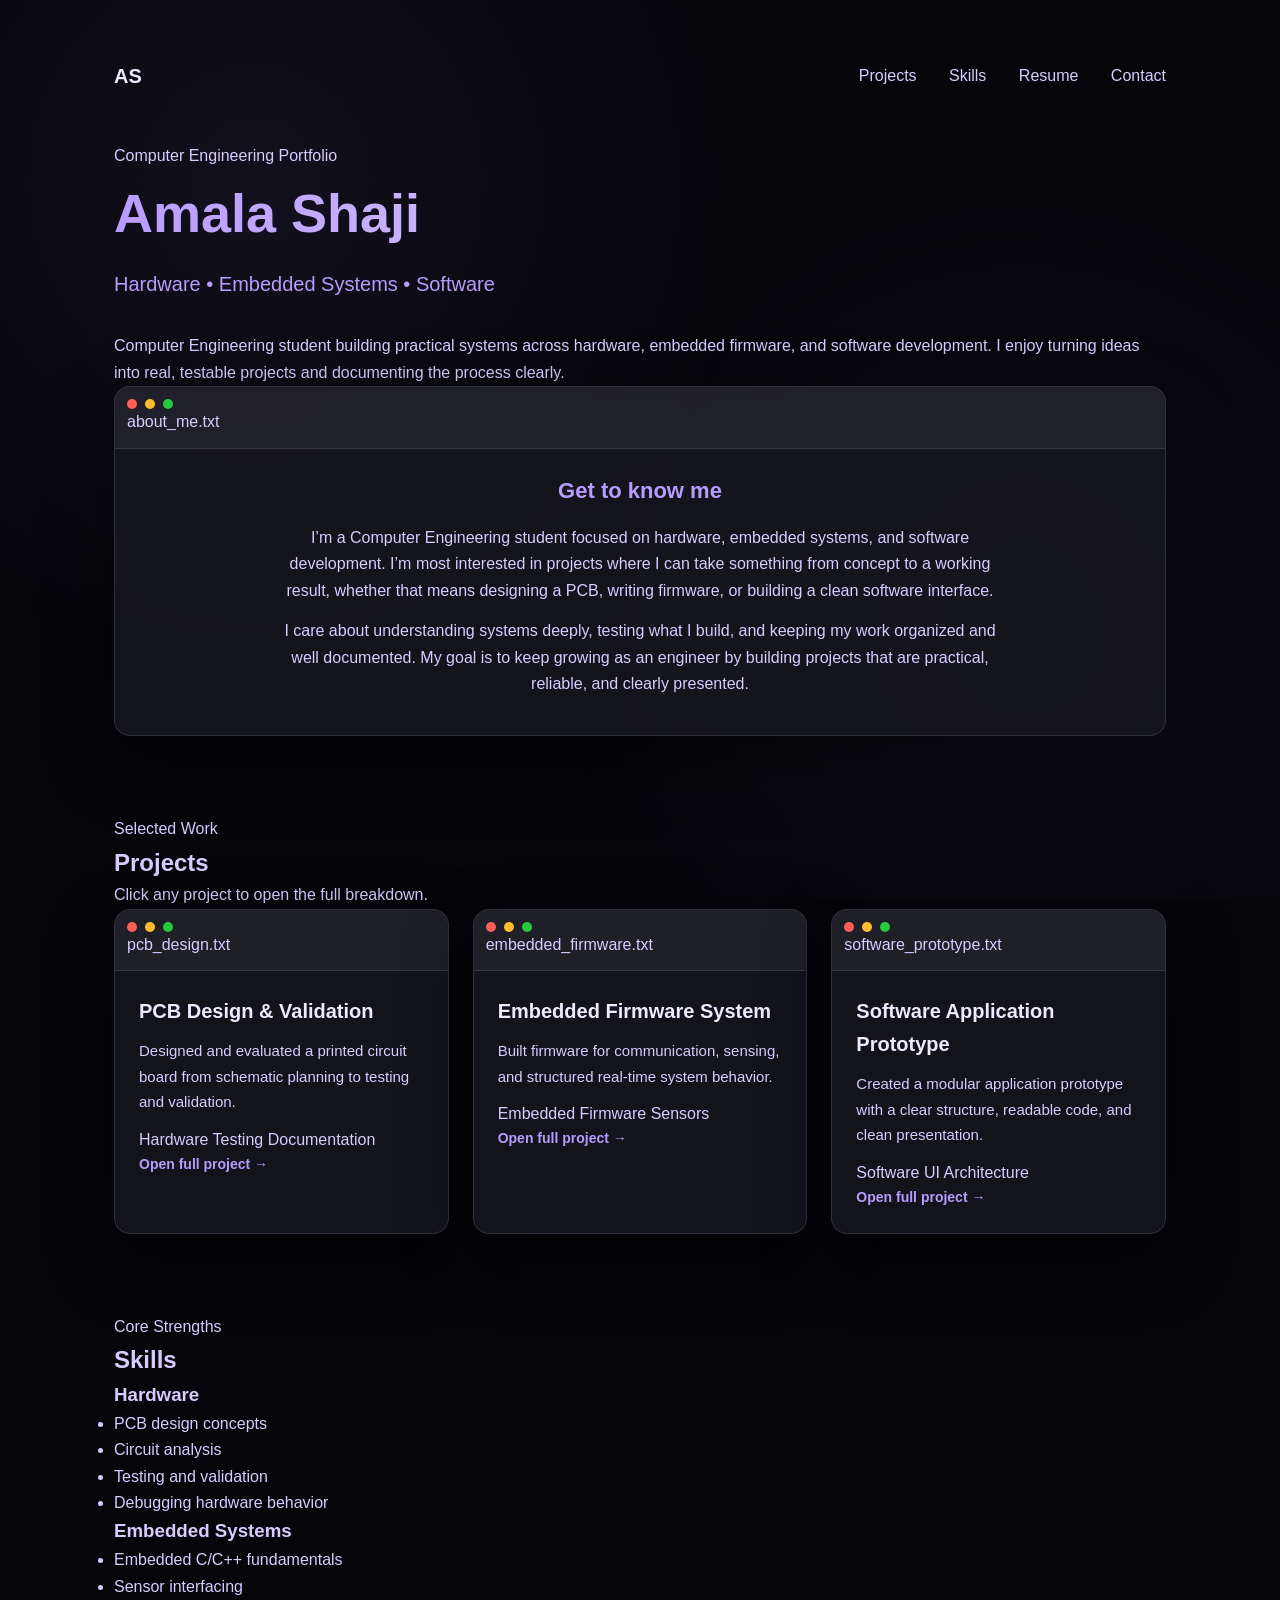
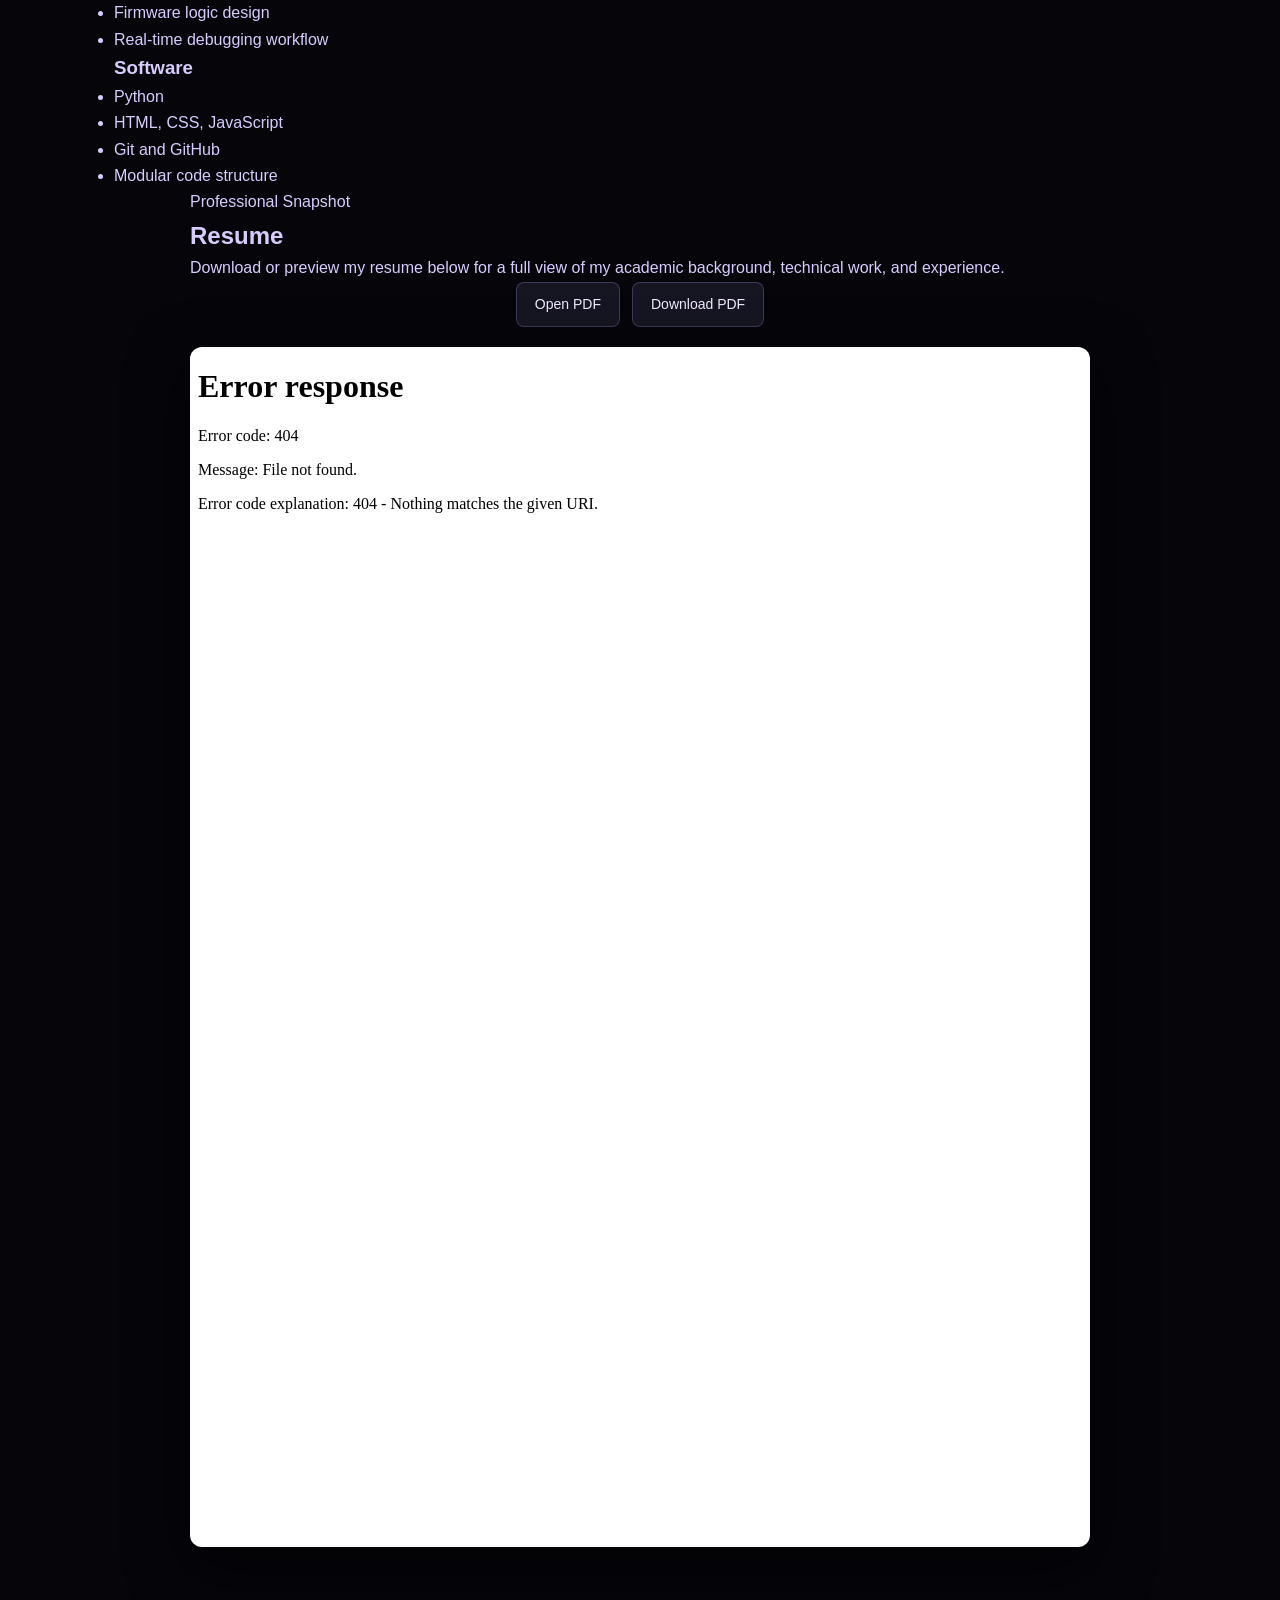
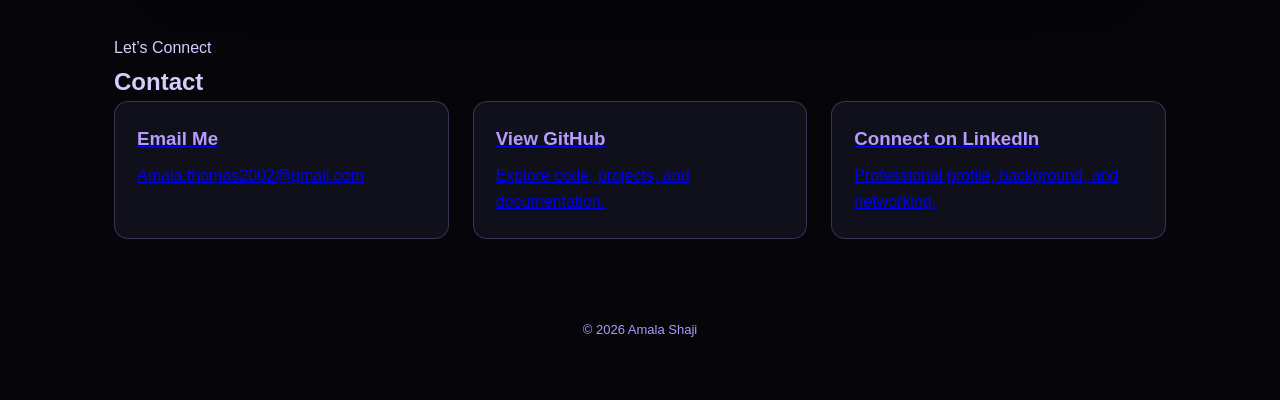
==== commit 886ca115: "Update index.html" ====
--- a/index.html
+++ b/index.html
@@ -1,192 +1,256 @@
 <!DOCTYPE html>
 <html lang="en">
 <head>
-<meta charset="UTF-8">
-<meta name="viewport" content="width=device-width, initial-scale=1.0">
-<title>Amala Shaji | Computer Engineering Portfolio</title>
-<link rel="stylesheet" href="style.css">
+  <meta charset="UTF-8" />
+  <meta name="viewport" content="width=device-width, initial-scale=1.0" />
+  <title>Amala Shaji | Computer Engineering Portfolio</title>
+  <link rel="stylesheet" href="style.css" />
 </head>
-
 <body>
-
-<div class="bg"></div>
-
-<div class="container">
-
-<nav class="nav">
-<a class="logo" href="#">AS</a>
-
-<div class="navLinks">
-<a href="#projects">Projects</a>
-<a href="#resume">Resume</a>
-<a href="#contact">Contact</a>
-</div>
-</nav>
-
-<h1 class="headline grad">Amala Shaji</h1>
-
-<div class="subheading">
-Hardware • Embedded Systems • Software
-</div>
-
-<!-- ABOUT -->
-<div class="terminal">
-<div class="terminalTop">
-<div class="dots">
-<span class="dot red"></span>
-<span class="dot yellow"></span>
-<span class="dot green"></span>
-</div>
-</div>
-
-<div class="terminalBody">
-<h2 class="aboutTitle">Get to know me</h2>
-
-<p class="introText">
-I'm a Computer Engineering student interested in building practical systems that connect hardware and software.
-</p>
-
-<p class="introText">
-I enjoy projects where I can take an idea from concept to something real — whether that’s designing circuit boards, writing embedded firmware, or building software tools.
-</p>
-
-<p class="introText">
-My goal is to understand how systems work at a deeper level while documenting what I learn as I build.
-</p>
-
-</div>
-</div>
-
-<!-- PROJECTS -->
-<section id="projects" class="section">
-
-<h2 class="projectsTitle">Projects</h2>
-
-<div class="projectsGrid">
-
-<div class="projectNote" onclick="openModal('pcb')">
-<div class="terminalTop">
-<div class="dots">
-<span class="dot red"></span>
-<span class="dot yellow"></span>
-<span class="dot green"></span>
-</div>
-</div>
-
-<div class="terminalBody">
-<h3 class="projectNoteTitle">PCB Design & Validation</h3>
-<p class="projectNoteText">
-Designed and tested a printed circuit board from schematic to validation.
-</p>
-<div class="projectClick">Click to open →</div>
-</div>
-</div>
-
-<div class="projectNote" onclick="openModal('firmware')">
-<div class="terminalTop">
-<div class="dots">
-<span class="dot red"></span>
-<span class="dot yellow"></span>
-<span class="dot green"></span>
-</div>
-</div>
-
-<div class="terminalBody">
-<h3 class="projectNoteTitle">Embedded Firmware</h3>
-<p class="projectNoteText">
-Built firmware for sensor communication and real-time data handling.
-</p>
-<div class="projectClick">Click to open →</div>
-</div>
-</div>
-
-<div class="projectNote" onclick="openModal('software')">
-<div class="terminalTop">
-<div class="dots">
-<span class="dot red"></span>
-<span class="dot yellow"></span>
-<span class="dot green"></span>
-</div>
-</div>
-
-<div class="terminalBody">
-<h3 class="projectNoteTitle">Software Prototype</h3>
-<p class="projectNoteText">
-Created a modular application with clean architecture and documentation.
-</p>
-<div class="projectClick">Click to open →</div>
-</div>
-</div>
-
-</div>
-
-</section>
-
-<!-- RESUME -->
-<section id="resume" class="section">
-
-<h2 class="projectsTitle">Resume</h2>
-
-<div class="resumeButtons">
-<a href="resume.pdf" target="_blank" class="resumeBtn">Open PDF</a>
-<a href="resume.pdf" download class="resumeBtn">Download</a>
-</div>
-
-<iframe src="resume.pdf" class="resumeFrame"></iframe>
-
-</section>
-
-<!-- CONTACT -->
-<section id="contact" class="section">
-
-<h2 class="contactTitle">Contact</h2>
-
-<div class="contactGrid">
-
-<div class="contactCard">
-<h3>Email</h3>
-<a href="mailto:Amala.thomas2002@gmail.com">Amala.thomas2002@gmail.com</a>
-</div>
-
-<div class="contactCard">
-<h3>GitHub</h3>
-<a href="https://github.com/shajmahal" target="_blank">github.com/shajmahal</a>
-</div>
-
-<div class="contactCard">
-<h3>LinkedIn</h3>
-<a href="https://linkedin.com/in/amala-shaji" target="_blank">linkedin.com/in/amala-shaji</a>
-</div>
-
-</div>
-
-<footer>
-© <span id="year"></span> Amala Shaji
-</footer>
-
-</section>
-
-</div>
-
-<!-- MODAL -->
-<div class="overlay" id="overlay">
-<div class="modal">
-
-<div class="terminalTop modalTop">
-<div class="dots">
-<span class="dot red"></span>
-<span class="dot yellow"></span>
-<span class="dot green"></span>
-</div>
-<button class="closeBtn" onclick="closeModal()">Close</button>
-</div>
-
-<div class="modalBody" id="modalContent"></div>
-
-</div>
-</div>
-
-<script src="script.js"></script>
-
+  <div class="bg"></div>
+
+  <div class="container">
+    <nav class="nav">
+      <a class="logo" href="#">AS</a>
+
+      <div class="navLinks">
+        <a href="#projects">Projects</a>
+        <a href="#skills">Skills</a>
+        <a href="#resume">Resume</a>
+        <a href="#contact">Contact</a>
+      </div>
+    </nav>
+
+    <header class="hero">
+      <p class="eyebrow">Computer Engineering Portfolio</p>
+      <h1 class="headline grad">Amala Shaji</h1>
+      <p class="subheading">Hardware • Embedded Systems • Software</p>
+      <p class="heroSummary">
+        Computer Engineering student building practical systems across hardware, embedded firmware, and software development.
+        I enjoy turning ideas into real, testable projects and documenting the process clearly.
+      </p>
+    </header>
+
+    <section class="terminal">
+      <div class="terminalTop">
+        <div class="dots">
+          <span class="dot red"></span>
+          <span class="dot yellow"></span>
+          <span class="dot green"></span>
+        </div>
+        <div class="windowLabel">about_me.txt</div>
+      </div>
+
+      <div class="terminalBody">
+        <h2 class="aboutTitle">Get to know me</h2>
+
+        <p class="introText">
+          I’m a Computer Engineering student focused on hardware, embedded systems, and software development.
+          I’m most interested in projects where I can take something from concept to a working result, whether that means designing a PCB,
+          writing firmware, or building a clean software interface.
+        </p>
+
+        <p class="introText">
+          I care about understanding systems deeply, testing what I build, and keeping my work organized and well documented.
+          My goal is to keep growing as an engineer by building projects that are practical, reliable, and clearly presented.
+        </p>
+      </div>
+    </section>
+
+    <section id="projects" class="section">
+      <div class="sectionHeader">
+        <div>
+          <p class="sectionEyebrow">Selected Work</p>
+          <h2 class="sectionTitle">Projects</h2>
+        </div>
+        <p class="sectionNote">Click any project to open the full breakdown.</p>
+      </div>
+
+      <div class="projectsGrid">
+        <article class="projectNote" onclick="openModal('pcb')">
+          <div class="terminalTop">
+            <div class="dots">
+              <span class="dot red"></span>
+              <span class="dot yellow"></span>
+              <span class="dot green"></span>
+            </div>
+            <div class="windowLabel">pcb_design.txt</div>
+          </div>
+
+          <div class="terminalBody">
+            <div class="projectPreview pcbPreview"></div>
+            <h3 class="projectNoteTitle">PCB Design & Validation</h3>
+            <p class="projectNoteText">
+              Designed and evaluated a printed circuit board from schematic planning to testing and validation.
+            </p>
+            <div class="projectMeta">
+              <span>Hardware</span>
+              <span>Testing</span>
+              <span>Documentation</span>
+            </div>
+            <div class="projectClick">Open full project →</div>
+          </div>
+        </article>
+
+        <article class="projectNote" onclick="openModal('firmware')">
+          <div class="terminalTop">
+            <div class="dots">
+              <span class="dot red"></span>
+              <span class="dot yellow"></span>
+              <span class="dot green"></span>
+            </div>
+            <div class="windowLabel">embedded_firmware.txt</div>
+          </div>
+
+          <div class="terminalBody">
+            <div class="projectPreview firmwarePreview"></div>
+            <h3 class="projectNoteTitle">Embedded Firmware System</h3>
+            <p class="projectNoteText">
+              Built firmware for communication, sensing, and structured real-time system behavior.
+            </p>
+            <div class="projectMeta">
+              <span>Embedded</span>
+              <span>Firmware</span>
+              <span>Sensors</span>
+            </div>
+            <div class="projectClick">Open full project →</div>
+          </div>
+        </article>
+
+        <article class="projectNote" onclick="openModal('software')">
+          <div class="terminalTop">
+            <div class="dots">
+              <span class="dot red"></span>
+              <span class="dot yellow"></span>
+              <span class="dot green"></span>
+            </div>
+            <div class="windowLabel">software_prototype.txt</div>
+          </div>
+
+          <div class="terminalBody">
+            <div class="projectPreview softwarePreview"></div>
+            <h3 class="projectNoteTitle">Software Application Prototype</h3>
+            <p class="projectNoteText">
+              Created a modular application prototype with a clear structure, readable code, and clean presentation.
+            </p>
+            <div class="projectMeta">
+              <span>Software</span>
+              <span>UI</span>
+              <span>Architecture</span>
+            </div>
+            <div class="projectClick">Open full project →</div>
+          </div>
+        </article>
+      </div>
+    </section>
+
+    <section id="skills" class="section">
+      <div class="sectionHeader">
+        <div>
+          <p class="sectionEyebrow">Core Strengths</p>
+          <h2 class="sectionTitle">Skills</h2>
+        </div>
+      </div>
+
+      <div class="skillsGrid">
+        <div class="skillCard">
+          <h3>Hardware</h3>
+          <ul>
+            <li>PCB design concepts</li>
+            <li>Circuit analysis</li>
+            <li>Testing and validation</li>
+            <li>Debugging hardware behavior</li>
+          </ul>
+        </div>
+
+        <div class="skillCard">
+          <h3>Embedded Systems</h3>
+          <ul>
+            <li>Embedded C/C++ fundamentals</li>
+            <li>Sensor interfacing</li>
+            <li>Firmware logic design</li>
+            <li>Real-time debugging workflow</li>
+          </ul>
+        </div>
+
+        <div class="skillCard">
+          <h3>Software</h3>
+          <ul>
+            <li>Python</li>
+            <li>HTML, CSS, JavaScript</li>
+            <li>Git and GitHub</li>
+            <li>Modular code structure</li>
+          </ul>
+        </div>
+      </div>
+    </section>
+
+    <section id="resume" class="section resumeSection">
+      <div class="sectionHeader centerHeader">
+        <div>
+          <p class="sectionEyebrow">Professional Snapshot</p>
+          <h2 class="sectionTitle">Resume</h2>
+        </div>
+      </div>
+
+      <p class="resumeIntro">
+        Download or preview my resume below for a full view of my academic background, technical work, and experience.
+      </p>
+
+      <div class="resumeButtons">
+        <a href="resume.pdf" target="_blank" class="resumeBtn">Open PDF</a>
+        <a href="resume.pdf" download class="resumeBtn">Download PDF</a>
+      </div>
+
+      <iframe src="resume.pdf" class="resumeFrame" title="Resume PDF"></iframe>
+    </section>
+
+    <section id="contact" class="section">
+      <div class="sectionHeader centerHeader">
+        <div>
+          <p class="sectionEyebrow">Let’s Connect</p>
+          <h2 class="sectionTitle">Contact</h2>
+        </div>
+      </div>
+
+      <div class="contactGrid">
+        <a class="contactCard" href="mailto:Amala.thomas2002@gmail.com">
+          <h3>Email Me</h3>
+          <p>Amala.thomas2002@gmail.com</p>
+        </a>
+
+        <a class="contactCard" href="https://github.com/shajmahal" target="_blank">
+          <h3>View GitHub</h3>
+          <p>Explore code, projects, and documentation.</p>
+        </a>
+
+        <a class="contactCard" href="https://linkedin.com/in/amala-shaji" target="_blank">
+          <h3>Connect on LinkedIn</h3>
+          <p>Professional profile, background, and networking.</p>
+        </a>
+      </div>
+
+      <footer>
+        © <span id="year"></span> Amala Shaji
+      </footer>
+    </section>
+  </div>
+
+  <div class="overlay" id="overlay">
+    <div class="modal">
+      <div class="terminalTop modalTop">
+        <div class="dots">
+          <span class="dot red"></span>
+          <span class="dot yellow"></span>
+          <span class="dot green"></span>
+        </div>
+        <button class="closeBtn" onclick="closeModal()">Close</button>
+      </div>
+
+      <div class="modalBody" id="modalContent"></div>
+    </div>
+  </div>
+
+  <script src="script.js"></script>
 </body>
 </html>
--- a/style.css
+++ b/style.css
@@ -1,7 +1,3 @@
-/* ================================
-   COLOR SYSTEM
-================================ */
-
 :root{
 --bg:#05050a;
 --card:#10101a;
@@ -11,11 +7,6 @@
 --border:rgba(183,156,255,.25);
 }
 
-
-/* ================================
-   RESET + GLOBAL
-================================ */
-
 *{
 margin:0;
 padding:0;
@@ -32,11 +23,6 @@
 font-family:-apple-system,BlinkMacSystemFont,"Segoe UI",Roboto,sans-serif;
 line-height:1.65;
 }
-
-
-/* ================================
-   BACKGROUND GLOW
-================================ */
 
 .bg{
 position:fixed;
@@ -47,21 +33,11 @@
 z-index:-1;
 }
 
-
-/* ================================
-   CONTAINER
-================================ */
-
 .container{
 max-width:1100px;
 margin:auto;
 padding:60px 24px;
 }
-
-
-/* ================================
-   NAVBAR
-================================ */
 
 .nav{
 display:flex;
@@ -72,8 +48,8 @@
 
 .logo{
 font-weight:700;
+color:#efe9ff;
 text-decoration:none;
-color:#efe9ff;
 font-size:20px;
 }
 
@@ -81,23 +57,15 @@
 color:#d8ccff;
 text-decoration:none;
 margin-left:28px;
-font-size:14px;
 }
 
 .navLinks a:hover{
 color:var(--accent-soft);
 }
 
-
-/* ================================
-   HEADINGS
-================================ */
-
 .headline{
 font-size:54px;
-font-weight:700;
 margin-bottom:10px;
-letter-spacing:-1px;
 }
 
 .grad{
@@ -110,23 +78,17 @@
 font-size:20px;
 color:#b79cff;
 margin-bottom:32px;
-letter-spacing:.5px;
-}
-
-
-/* ================================
-   TERMINAL / NOTEPAD
-================================ */
+}
 
 .terminal,
 .projectNote,
 .modal{
 border-radius:16px;
-overflow:hidden;
 border:1px solid rgba(255,255,255,0.12);
 background:rgba(24,24,34,0.82);
 backdrop-filter:blur(10px);
 box-shadow:0 25px 70px rgba(0,0,0,0.45);
+overflow:hidden;
 }
 
 .terminal{
@@ -134,10 +96,7 @@
 }
 
 .terminalTop{
-display:flex;
-align-items:center;
-justify-content:flex-start;
-padding:12px 16px;
+padding:12px;
 background:rgba(255,255,255,0.05);
 border-bottom:1px solid rgba(255,255,255,0.1);
 }
@@ -161,32 +120,20 @@
 padding:24px;
 }
 
-
-/* ================================
-   ABOUT
-================================ */
-
 .aboutTitle{
+text-align:center;
+color:#b79cff;
+margin-bottom:16px;
 font-size:22px;
-color:#b79cff;
-margin-bottom:16px;
+}
+
+.introText{
 text-align:center;
-}
-
-.introText{
-line-height:1.8;
-color:#d8ccff;
-font-size:16px;
 max-width:720px;
 margin:auto;
-text-align:center;
 margin-bottom:14px;
-}
-
-
-/* ================================
-   SECTIONS
-================================ */
+font-size:16px;
+}
 
 .section{
 margin-top:80px;
@@ -194,16 +141,11 @@
 
 .projectsTitle,
 .contactTitle{
+text-align:center;
+color:#b79cff;
+margin-bottom:30px;
 font-size:30px;
-color:#b79cff;
-margin-bottom:30px;
-text-align:center;
-}
-
-
-/* ================================
-   PROJECTS (NOTEPAD CARDS)
-================================ */
+}
 
 .projectsGrid{
 display:grid;
@@ -213,7 +155,7 @@
 
 .projectNote{
 cursor:pointer;
-transition:.25s ease;
+transition:.25s;
 }
 
 .projectNote:hover{
@@ -223,16 +165,15 @@
 }
 
 .projectNoteTitle{
+color:#efe9ff;
+margin-bottom:10px;
 font-size:20px;
-color:#efe9ff;
+}
+
+.projectNoteText{
 margin-bottom:12px;
-}
-
-.projectNoteText{
-color:#d8ccff;
 font-size:15px;
 line-height:1.7;
-margin-bottom:18px;
 }
 
 .projectClick{
@@ -241,38 +182,46 @@
 font-weight:600;
 }
 
-
 /* ================================
-   RESUME
+   RESUME (UPDATED BIGGER)
 ================================ */
+
+#resume{
+max-width:900px;
+margin:auto;
+}
 
 .resumeButtons{
 display:flex;
+justify-content:center;
 gap:12px;
 margin-bottom:20px;
 }
 
 .resumeBtn{
-padding:8px 16px;
+padding:10px 18px;
 background:#161622;
 border:1px solid rgba(183,156,255,.25);
 border-radius:8px;
 color:#efe9ff;
 text-decoration:none;
 font-size:14px;
+transition:.2s;
 }
 
 .resumeBtn:hover{
 background:#1e1e2c;
+border-color:#b79cff;
 }
 
 .resumeFrame{
 width:100%;
-height:800px;
+height:1200px; /* BIGGER */
 border:none;
-border-radius:8px;
-}
-
+background:white;
+border-radius:12px;
+box-shadow:0 20px 60px rgba(0,0,0,0.5);
+}
 
 /* ================================
    CONTACT
@@ -282,14 +231,13 @@
 display:grid;
 grid-template-columns:repeat(auto-fit,minmax(240px,1fr));
 gap:24px;
-margin-top:30px;
 }
 
 .contactCard{
 background:#10101a;
 border:1px solid rgba(183,156,255,.25);
+padding:22px;
 border-radius:14px;
-padding:22px;
 }
 
 .contactCard h3{
@@ -300,13 +248,11 @@
 .contactCard a{
 color:#efe9ff;
 text-decoration:none;
-font-weight:500;
 }
 
 .contactCard a:hover{
-color:#ffffff;
-}
-
+color:white;
+}
 
 /* ================================
    MODAL
@@ -315,11 +261,10 @@
 .overlay{
 position:fixed;
 inset:0;
-background:rgba(0,0,0,.72);
+background:rgba(0,0,0,.7);
 display:none;
 align-items:center;
 justify-content:center;
-padding:20px;
 z-index:999;
 }
 
@@ -332,15 +277,15 @@
 max-width:95%;
 }
 
-.modalTop{
-justify-content:space-between;
+.modalBody{
+padding:24px;
 }
 
 .closeBtn{
 background:#161622;
 color:#efe9ff;
 border:1px solid rgba(183,156,255,.25);
-padding:8px 14px;
+padding:8px 12px;
 border-radius:8px;
 cursor:pointer;
 }
@@ -348,49 +293,15 @@
 .closeBtn:hover{
 background:#1e1e2c;
 }
-
-.modalBody{
-padding:28px;
-}
-
-.modalBody h2{
-color:#efe9ff;
-margin-bottom:14px;
-font-size:28px;
-}
-
-.modalBody h4{
-color:#b79cff;
-margin-top:22px;
-margin-bottom:10px;
-font-size:18px;
-}
-
-.modalBody p{
-color:#d8ccff;
-margin-bottom:12px;
-line-height:1.8;
-}
-
-.modalBody ul{
-padding-left:20px;
-color:#d8ccff;
-}
-
-.modalBody li{
-margin-bottom:10px;
-}
-
 
 /* ================================
    FOOTER
 ================================ */
 
 footer{
-margin-top:90px;
-padding-top:30px;
-border-top:1px solid rgba(255,255,255,0.08);
+margin-top:80px;
+text-align:center;
 color:#a89cff;
-text-align:center;
 font-size:13px;
 }
+
